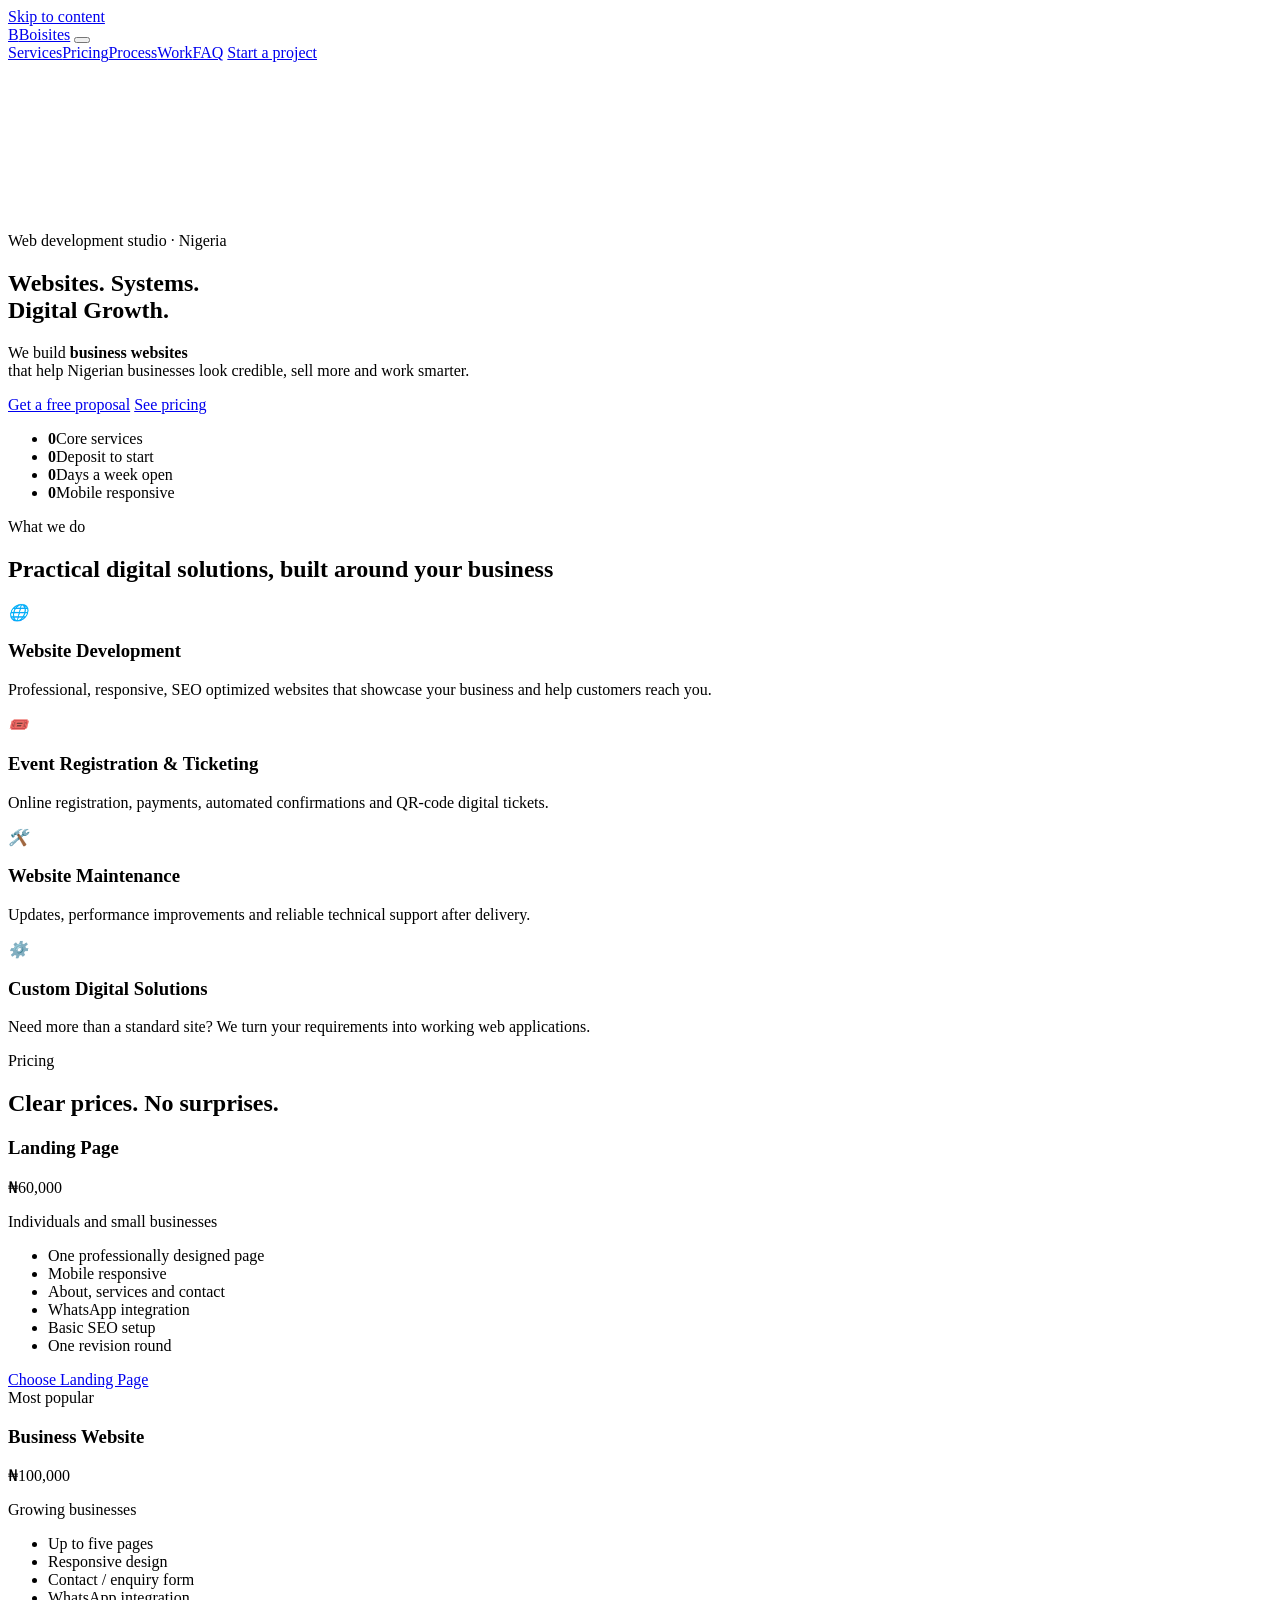
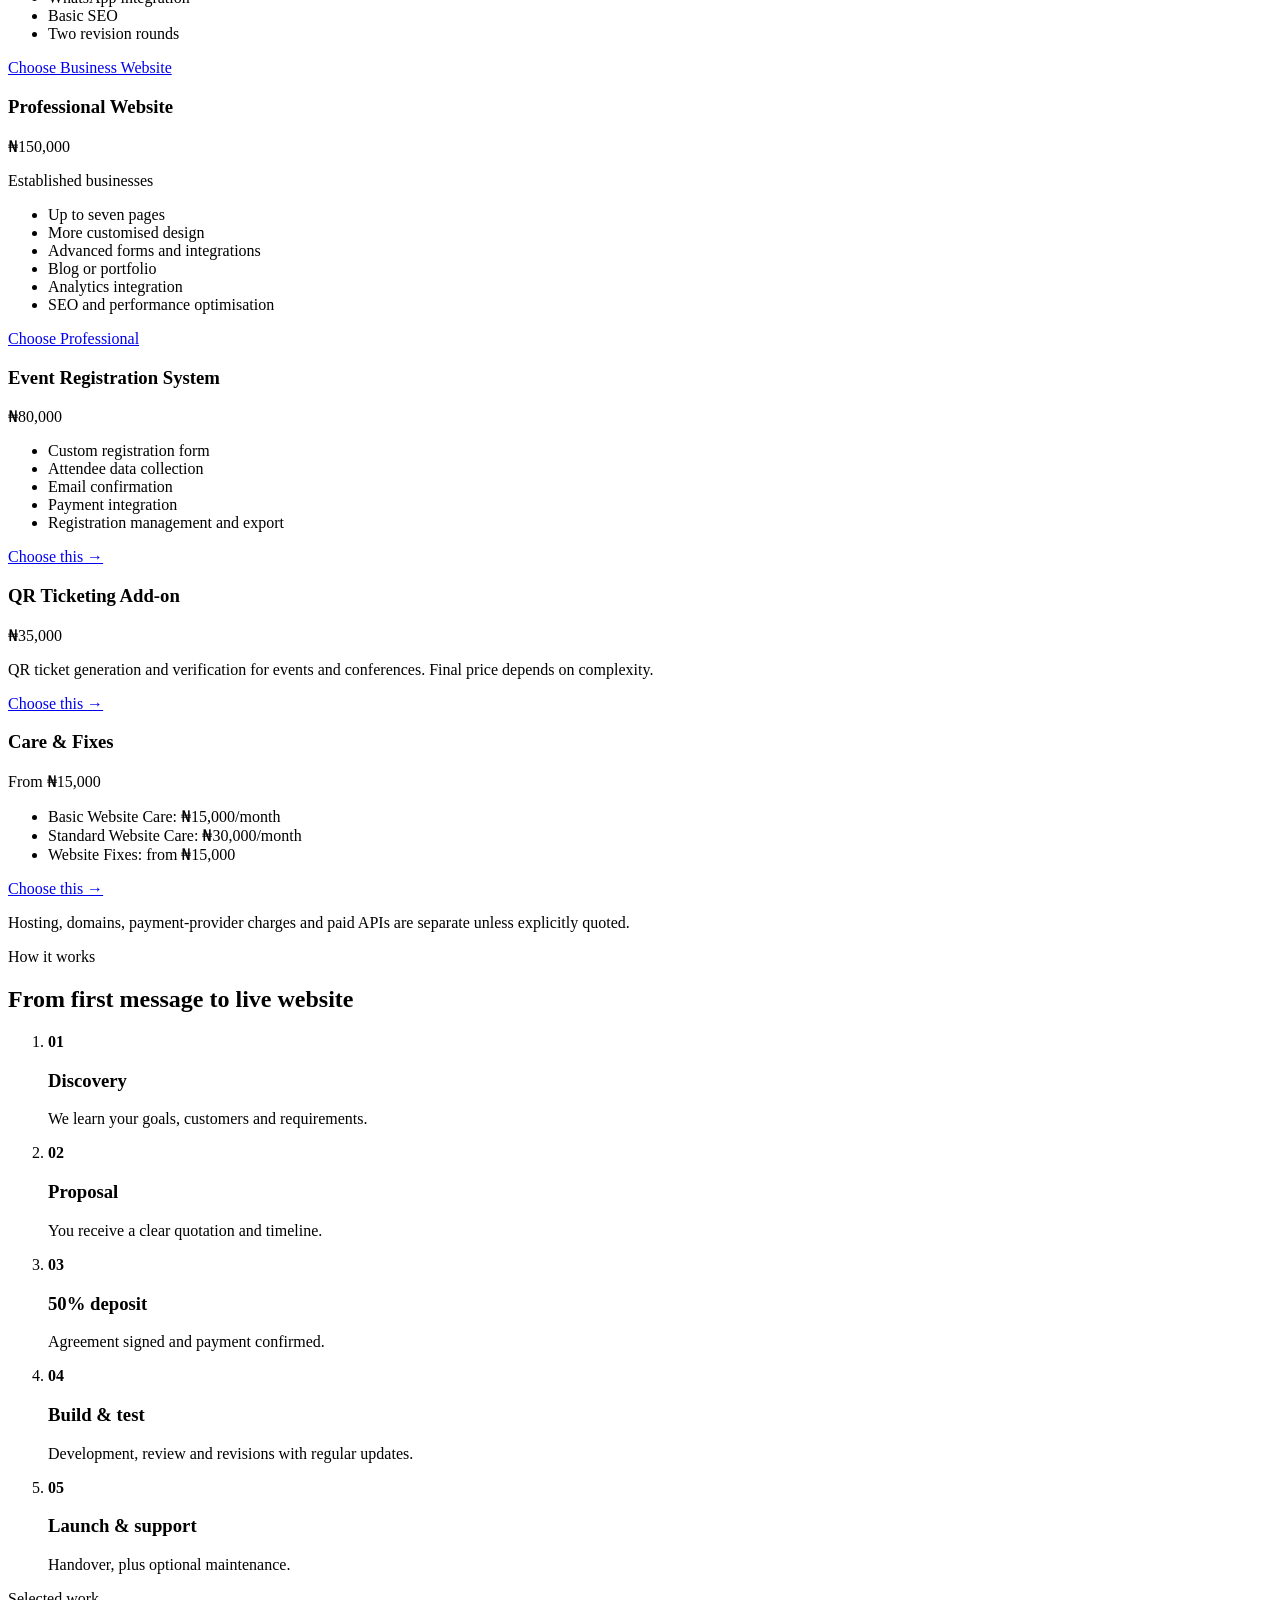
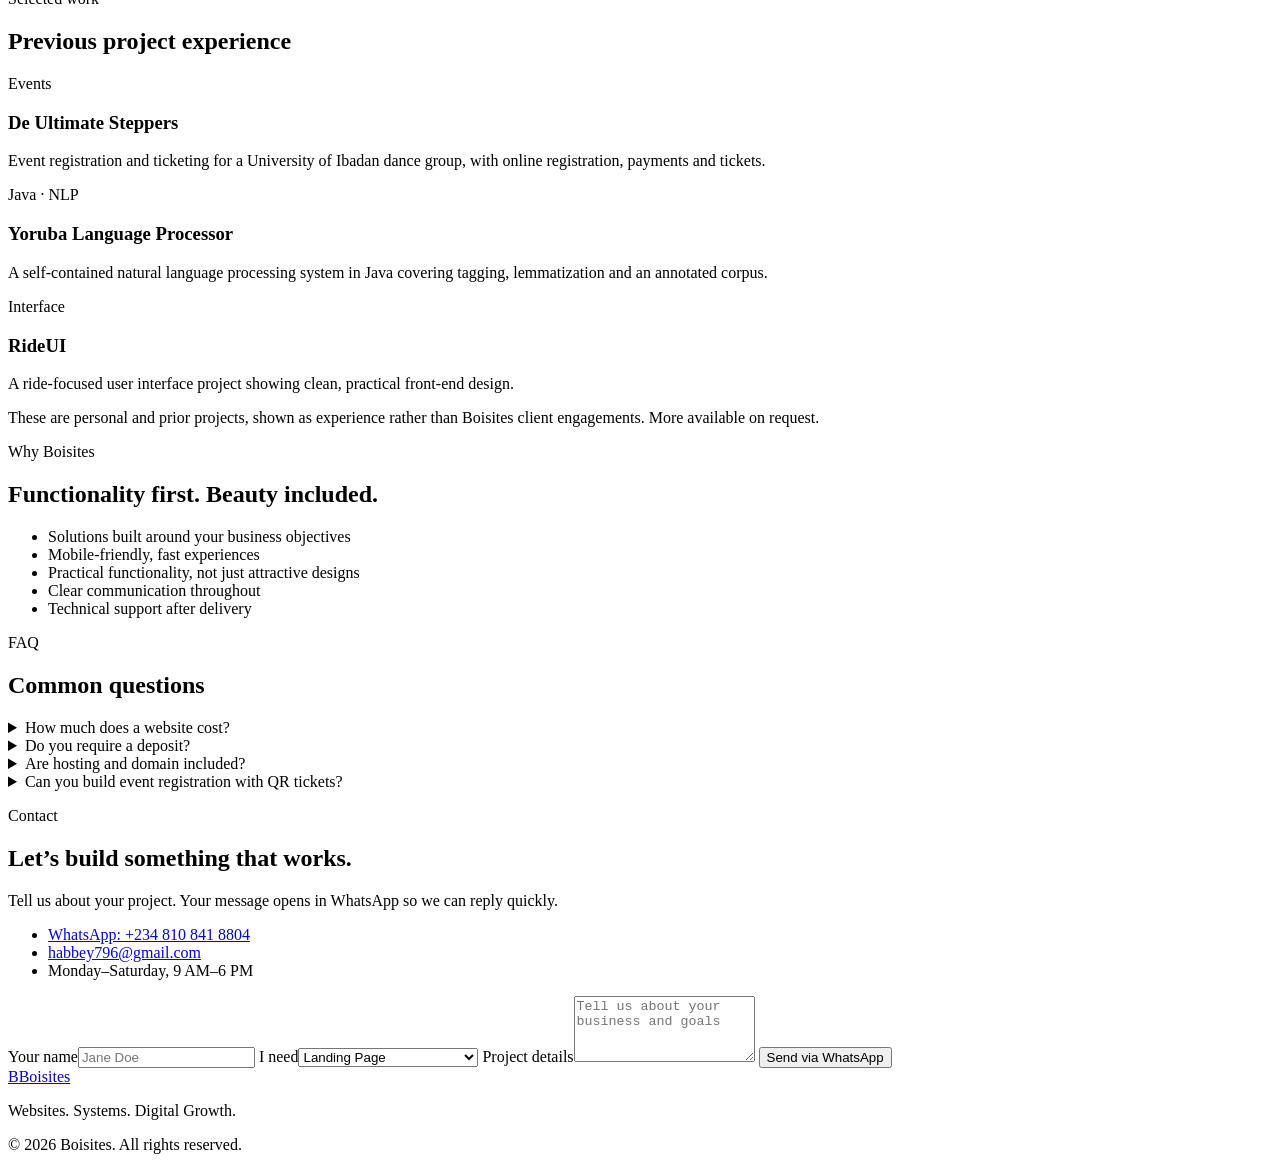
==== index.html @ 2d336366 "Add files via upload" ====
<!DOCTYPE html>
<html lang="en-NG">

<head>
  <meta charset="utf-8">
  <meta name="viewport" content="width=device-width, initial-scale=1">
  <title>Boisites | Website Development &amp; Event Ticketing in Nigeria</title>
  <meta name="description"
    content="Boisites builds professional business websites, event registration and QR ticketing systems, and offers website maintenance for Nigerian businesses. Landing pages from ₦60,000.">
  <meta name="author" content="Boisites">
  <meta name="robots" content="index, follow, max-image-preview:large, max-snippet:-1">
  <meta name="theme-color" content="#060b1a">
  <meta name="geo.region" content="NG-OY">
  <link rel="canonical" href="https://USERNAME.github.io/boisites/">
  <link rel="icon" href="favicon.svg" type="image/svg+xml">
  <link rel="manifest" href="site.webmanifest">
  <link rel="preload" href="css/style.css" as="style">
  <meta property="og:type" content="website">
  <meta property="og:site_name" content="Boisites">
  <meta property="og:locale" content="en_NG">
  <meta property="og:title" content="Boisites | Websites. Systems. Digital Growth.">
  <meta property="og:description"
    content="Professional websites, event registration and QR ticketing for Nigerian businesses.">
  <meta property="og:url" content="https://USERNAME.github.io/boisites/">
  <meta name="twitter:card" content="summary">
  <meta name="twitter:title" content="Boisites | Websites. Systems. Digital Growth.">
  <meta name="twitter:description"
    content="Professional websites, event registration and QR ticketing for Nigerian businesses.">
  <link rel="stylesheet" href="css/style.css">
  <script type="application/ld+json">
{"@context":"https://schema.org","@graph":[
{"@type":"ProfessionalService","@id":"https://USERNAME.github.io/boisites/#org","name":"Boisites","slogan":"Websites. Systems. Digital Growth.","url":"https://USERNAME.github.io/boisites/","image":"https://USERNAME.github.io/boisites/favicon.svg","email":"habbey796@gmail.com","telephone":"+2348108418804","priceRange":"₦15,000 - ₦150,000","areaServed":{"@type":"Country","name":"Nigeria"},"address":{"@type":"PostalAddress","addressLocality":"Ibadan","addressRegion":"Oyo State","addressCountry":"NG"},"openingHoursSpecification":{"@type":"OpeningHoursSpecification","dayOfWeek":["Monday","Tuesday","Wednesday","Thursday","Friday","Saturday"],"opens":"09:00","closes":"18:00"},"description":"Web development, event registration, QR ticketing and website maintenance for Nigerian businesses.","hasOfferCatalog":{"@type":"OfferCatalog","name":"Boisites services","itemListElement":[
{"@type":"Offer","name":"Landing Page","price":"60000","priceCurrency":"NGN"},
{"@type":"Offer","name":"Business Website","price":"100000","priceCurrency":"NGN"},
{"@type":"Offer","name":"Professional Website","price":"150000","priceCurrency":"NGN"},
{"@type":"Offer","name":"Event Registration System","price":"80000","priceCurrency":"NGN"},
{"@type":"Offer","name":"QR Ticketing Add-on(parties and events)","price":"35000","priceCurrency":"NGN"}]}},
{"@type":"WebSite","@id":"https://USERNAME.github.io/boisites/#site","url":"https://USERNAME.github.io/boisites/","name":"Boisites","inLanguage":"en-NG","publisher":{"@id":"https://USERNAME.github.io/boisites/#org"}},
{"@type":"FAQPage","mainEntity":[
{"@type":"Question","name":"How much does a website cost in Nigeria with Boisites?","acceptedAnswer":{"@type":"Answer","text":"Landing pages start at ₦60,000, business websites at ₦100,000 and professional websites at ₦150,000."}},
{"@type":"Question","name":"Do you require a deposit?","acceptedAnswer":{"@type":"Answer","text":"Yes. Work starts after a 50% deposit and a signed agreement."}},
{"@type":"Question","name":"Are hosting and domain included?","acceptedAnswer":{"@type":"Answer","text":"No. Hosting, domains, payment-provider charges and paid APIs are separate unless explicitly quoted."}},
{"@type":"Question","name":"Can you build event registration with QR tickets?","acceptedAnswer":{"@type":"Answer","text":"Yes. Event registration is ₦80,000 and QR ticket generation and verification can be added for ₦35,000."}}]}]}
</script>
</head>

<body>
  <a class="skip" href="#main">Skip to content</a>
  <div class="progress" aria-hidden="true"></div>
  <div class="glow" aria-hidden="true"></div>
  <header class="nav" id="nav">
    <a class="brand" href="#top" aria-label="Boisites home"><span class="logo">B</span>Boisites</a>
    <button class="burger" aria-label="Toggle menu" aria-expanded="false"
      aria-controls="menu"><span></span><span></span></button>
    <nav id="menu" aria-label="Primary">
      <a href="#services">Services</a><a href="#pricing">Pricing</a><a href="#process">Process</a><a
        href="#work">Work</a><a href="#faq">FAQ</a>
      <a class="btn btn-sm" href="#contact">Start a project</a>
    </nav>
  </header>
  <main id="main">
    <section class="hero" id="top">
      <canvas id="net" aria-hidden="true"></canvas>
      <div class="wrap hero-in">
        <p class="pill reveal">Web development studio · Nigeria</p>
        <h1 class="reveal">Websites. Systems.<br><span class="grad">Digital Growth.</span></h1>
        <p class="lead reveal">We build <strong class="type" id="type" aria-live="off">business websites</strong><span
            class="caret" aria-hidden="true"></span><br>that help Nigerian businesses look credible, sell more and work
          smarter.</p>
        <div class="cta reveal">
          <a class="btn" href="#contact">Get a free proposal</a>
          <a class="btn ghost" href="#pricing">See pricing</a>
        </div>
        <ul class="stats reveal">
          <li><b data-n="3">0</b><span>Core services</span></li>
          <li><b data-n="50" data-s="%">0</b><span>Deposit to start</span></li>
          <li><b data-n="6">0</b><span>Days a week open</span></li>
          <li><b data-n="100" data-s="%">0</b><span>Mobile responsive</span></li>
        </ul>
      </div>
    </section>

    <section class="sec" id="services">
      <div class="wrap">
        <p class="eyebrow reveal">What we do</p>
        <h2 class="reveal">Practical digital solutions, <span class="grad">built around your business</span></h2>
        <div class="grid g4">
          <article class="card tilt reveal"><i>🌐</i>
            <h3>Website Development</h3>
            <p>Professional, responsive, SEO optimized websites that showcase your business and help customers reach you.</p>
          </article>
          <article class="card tilt reveal"><i>🎟️</i>
            <h3>Event Registration &amp; Ticketing</h3>
            <p>Online registration, payments, automated confirmations and QR-code digital tickets.</p>
          </article>
          <article class="card tilt reveal"><i>🛠️</i>
            <h3>Website Maintenance</h3>
            <p>Updates, performance improvements and reliable technical support after delivery.</p>
          </article>
          <article class="card tilt reveal"><i>⚙️</i>
            <h3>Custom Digital Solutions</h3>
            <p>Need more than a standard site? We turn your requirements into working web applications.</p>
          </article>
        </div>
      </div>
    </section>

    <section class="sec alt" id="pricing">
      <div class="wrap">
        <p class="eyebrow reveal">Pricing</p>
        <h2 class="reveal">Clear prices. <span class="grad">No surprises.</span></h2>
        <div class="grid g3">
          <article class="card price tilt reveal">
            <h3>Landing Page</h3>
            <p class="amt">₦60,000</p>
            <p class="mut">Individuals and small businesses</p>
            <ul>
              <li>One professionally designed page</li>
              <li>Mobile responsive</li>
              <li>About, services and contact</li>
              <li>WhatsApp integration</li>
              <li>Basic SEO setup</li>
              <li>One revision round</li>
            </ul>
            <a class="btn ghost" href="#contact" data-pick="Landing Page">Choose Landing Page</a>
          </article>
          <article class="card price pop tilt reveal"><span class="tag">Most popular</span>
            <h3>Business Website</h3>
            <p class="amt">₦100,000</p>
            <p class="mut">Growing businesses</p>
            <ul>
              <li>Up to five pages</li>
              <li>Responsive design</li>
              <li>Contact / enquiry form</li>
              <li>WhatsApp integration</li>
              <li>Basic SEO</li>
              <li>Two revision rounds</li>
            </ul>
            <a class="btn" href="#contact" data-pick="Business Website">Choose Business Website</a>
          </article>
          <article class="card price tilt reveal">
            <h3>Professional Website</h3>
            <p class="amt">₦150,000</p>
            <p class="mut">Established businesses</p>
            <ul>
              <li>Up to seven pages</li>
              <li>More customised design</li>
              <li>Advanced forms and integrations</li>
              <li>Blog or portfolio</li>
              <li>Analytics integration</li>
              <li>SEO and performance optimisation</li>
            </ul>
            <a class="btn ghost" href="#contact" data-pick="Professional Website">Choose Professional</a>
          </article>
        </div>
        <div class="grid g3 sub">
          <article class="card tilt reveal">
            <h3>Event Registration System</h3>
            <p class="amt sm">₦80,000</p>
            <ul>
              <li>Custom registration form</li>
              <li>Attendee data collection</li>
              <li>Email confirmation</li>
              <li>Payment integration</li>
              <li>Registration management and export</li>
            </ul>
            <a class="link" href="#contact" data-pick="Event Registration System">Choose this →</a>
          </article>
          <article class="card tilt reveal">
            <h3>QR Ticketing Add-on</h3>
            <p class="amt sm">₦35,000</p>
            <p class="mut">QR ticket generation and verification for events and conferences. Final price depends on
              complexity.</p>
            <a class="link" href="#contact" data-pick="QR Ticketing Add-on">Choose this →</a>
          </article>
          <article class="card tilt reveal">
            <h3>Care &amp; Fixes</h3>
            <p class="amt sm">From ₦15,000</p>
            <ul>
              <li>Basic Website Care: ₦15,000/month</li>
              <li>Standard Website Care: ₦30,000/month</li>
              <li>Website Fixes: from ₦15,000</li>
            </ul>
            <a class="link" href="#contact" data-pick="Website Care">Choose this →</a>
          </article>
        </div>
        <p class="note reveal">Hosting, domains, payment-provider charges and paid APIs are separate unless explicitly
          quoted.</p>
      </div>
    </section>

    <section class="sec" id="process">
      <div class="wrap">
        <p class="eyebrow reveal">How it works</p>
        <h2 class="reveal">From first message to <span class="grad">live website</span></h2>
        <ol class="steps">
          <li class="reveal"><b>01</b>
            <h3>Discovery</h3>
            <p>We learn your goals, customers and requirements.</p>
          </li>
          <li class="reveal"><b>02</b>
            <h3>Proposal</h3>
            <p>You receive a clear quotation and timeline.</p>
          </li>
          <li class="reveal"><b>03</b>
            <h3>50% deposit</h3>
            <p>Agreement signed and payment confirmed.</p>
          </li>
          <li class="reveal"><b>04</b>
            <h3>Build &amp; test</h3>
            <p>Development, review and revisions with regular updates.</p>
          </li>
          <li class="reveal"><b>05</b>
            <h3>Launch &amp; support</h3>
            <p>Handover, plus optional maintenance.</p>
          </li>
        </ol>
      </div>
    </section>

    <section class="sec alt" id="work">
      <div class="wrap">
        <p class="eyebrow reveal">Selected work</p>
        <h2 class="reveal">Previous project <span class="grad">experience</span></h2>
        <div class="grid g3">
          <article class="card tilt reveal"><span class="tag">Events</span>
            <h3>De Ultimate Steppers</h3>
            <p>Event registration and ticketing for a University of Ibadan dance group, with online registration,
              payments and tickets.</p>
          </article>
          <article class="card tilt reveal"><span class="tag">Java · NLP</span>
            <h3>Yoruba Language Processor</h3>
            <p>A self-contained natural language processing system in Java covering tagging, lemmatization and an
              annotated corpus.</p>
          </article>
          <article class="card tilt reveal"><span class="tag">Interface</span>
            <h3>RideUI</h3>
            <p>A ride-focused user interface project showing clean, practical front-end design.</p>
          </article>
        </div>
        <p class="note reveal">These are personal and prior projects, shown as experience rather than Boisites client
          engagements. More available on request.</p>
      </div>
    </section>

    <section class="sec" id="why">
      <div class="wrap two">
        <div>
          <p class="eyebrow reveal">Why Boisites</p>
          <h2 class="reveal">Functionality first. <span class="grad">Beauty included.</span></h2>
        </div>
        <ul class="ticks reveal">
          <li>Solutions built around your business objectives</li>
          <li>Mobile-friendly, fast experiences</li>
          <li>Practical functionality, not just attractive designs</li>
          <li>Clear communication throughout</li>
          <li>Technical support after delivery</li>
        </ul>
      </div>
    </section>

    <section class="sec alt" id="faq">
      <div class="wrap narrow">
        <p class="eyebrow reveal">FAQ</p>
        <h2 class="reveal">Common questions</h2>
        <details class="reveal">
          <summary>How much does a website cost?</summary>
          <p>Landing pages start at ₦60,000, business websites at ₦100,000 and professional websites at ₦150,000.</p>
        </details>
        <details class="reveal">
          <summary>Do you require a deposit?</summary>
          <p>Yes. Work starts after a 50% deposit and a signed agreement.</p>
        </details>
        <details class="reveal">
          <summary>Are hosting and domain included?</summary>
          <p>No. Hosting, domains, payment-provider charges and paid APIs are separate unless explicitly quoted.</p>
        </details>
        <details class="reveal">
          <summary>Can you build event registration with QR tickets?</summary>
          <p>Yes. Event registration is ₦80,000 and QR ticket generation and verification adds ₦35,000.</p>
        </details>
      </div>
    </section>

    <section class="sec" id="contact">
      <div class="wrap two">
        <div>
          <p class="eyebrow reveal">Contact</p>
          <h2 class="reveal">Let’s build something <span class="grad">that works.</span></h2>
          <p class="reveal">Tell us about your project. Your message opens in WhatsApp so we can reply quickly.</p>
          <ul class="meta reveal">
            <li><a href="https://wa.me/2348108418804">WhatsApp: +234 810 841 8804</a></li>
            <li><a href="mailto:habbey796@gmail.com">habbey796@gmail.com</a></li>
            <li>Monday–Saturday, 9 AM–6 PM</li>
          </ul>
        </div>
        <form id="form" class="card reveal" novalidate>
          <label>Your name<input name="name" required autocomplete="name" placeholder="Jane Doe"></label>
          <label>I need<select name="service">
              <option>Landing Page</option>
              <option>Business Website</option>
              <option>Professional Website</option>
              <option>Event Registration System</option>
              <option>QR Ticketing Add-on</option>
              <option>Website Care</option>
              <option>Something custom</option>
            </select></label>
          <label>Project details<textarea name="msg" rows="4" required
              placeholder="Tell us about your business and goals"></textarea></label>
          <p class="err" id="err" role="alert" hidden>Please add your name and project details.</p>
          <button class="btn" type="submit">Send via WhatsApp</button>
        </form>
      </div>
    </section>
  </main>
  <footer class="foot">
    <div class="wrap">
      <a class="brand" href="#top"><span class="logo">B</span>Boisites</a>
      <p>Websites. Systems. Digital Growth.</p>
      <p>© <span id="yr">2026</span> Boisites. All rights reserved.</p>
    </div>
  </footer>
  <script src="js/main.js" defer></script>
</body>

</html>
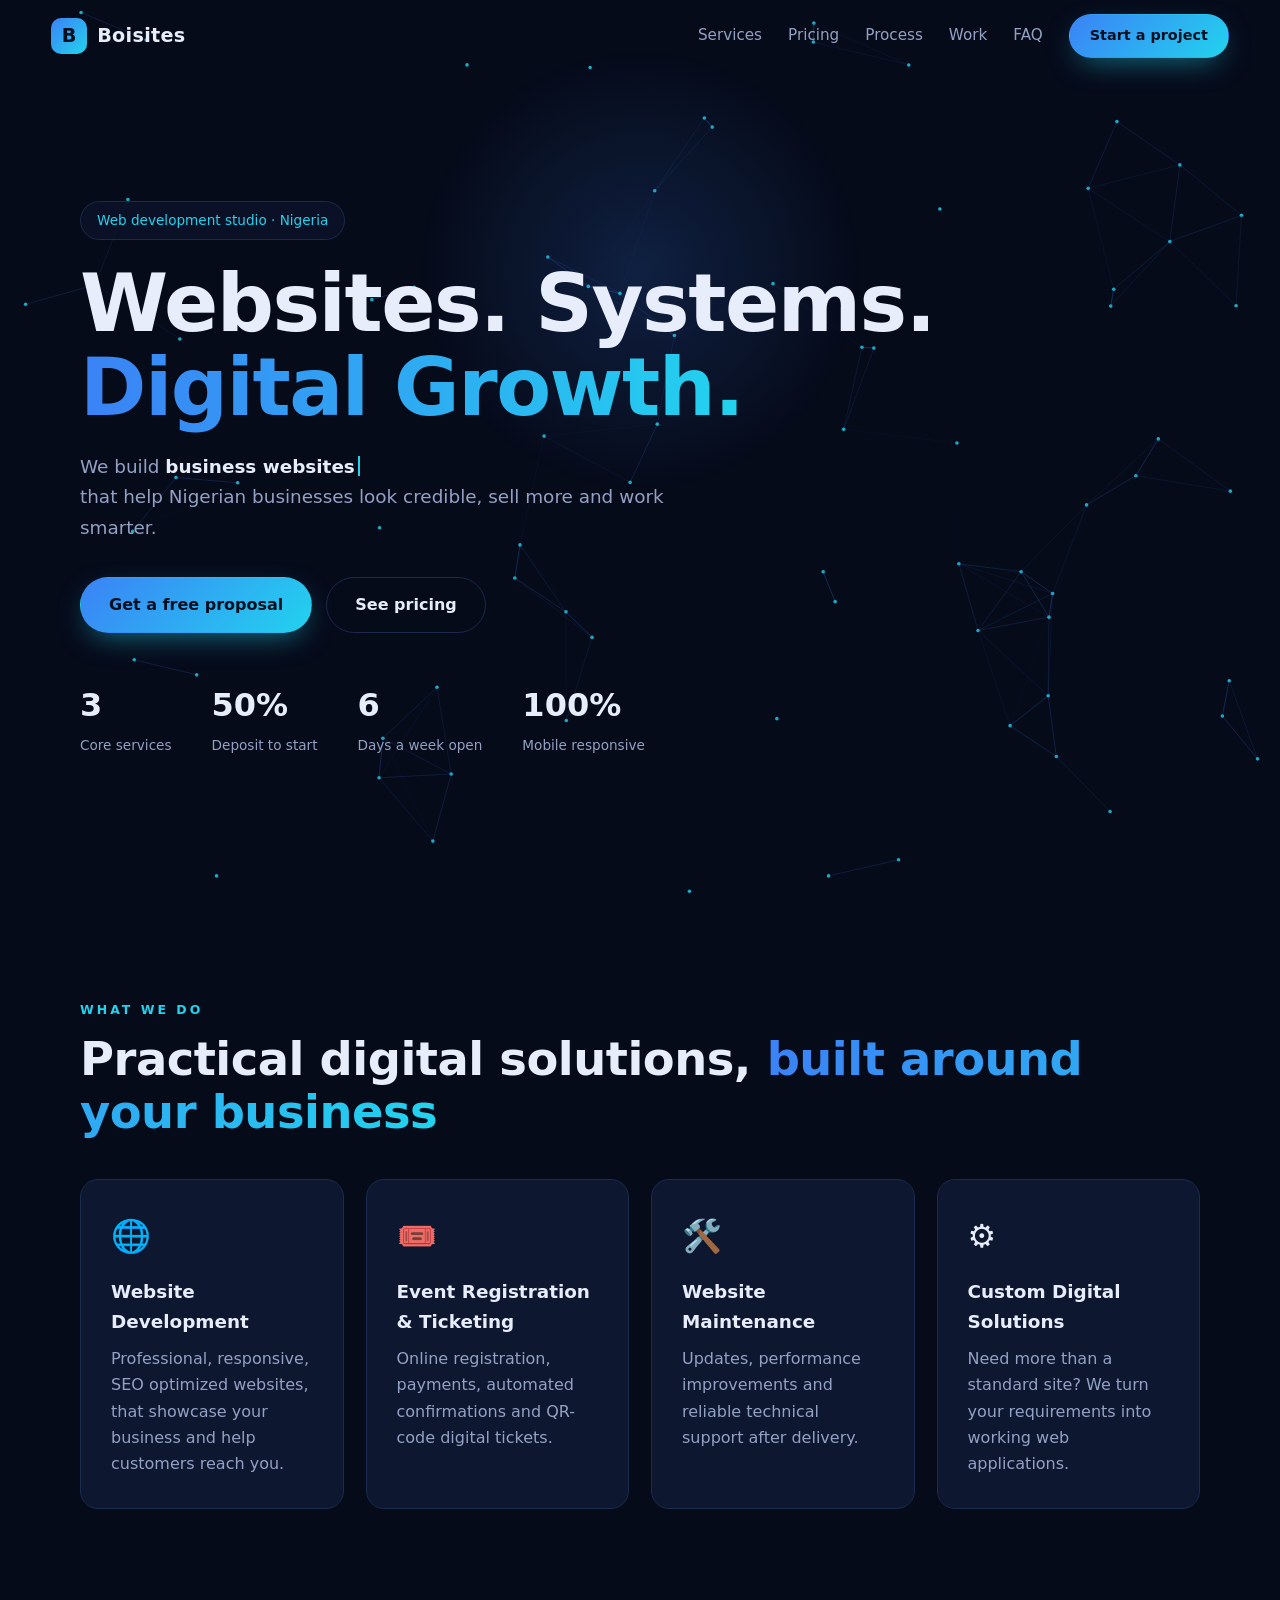
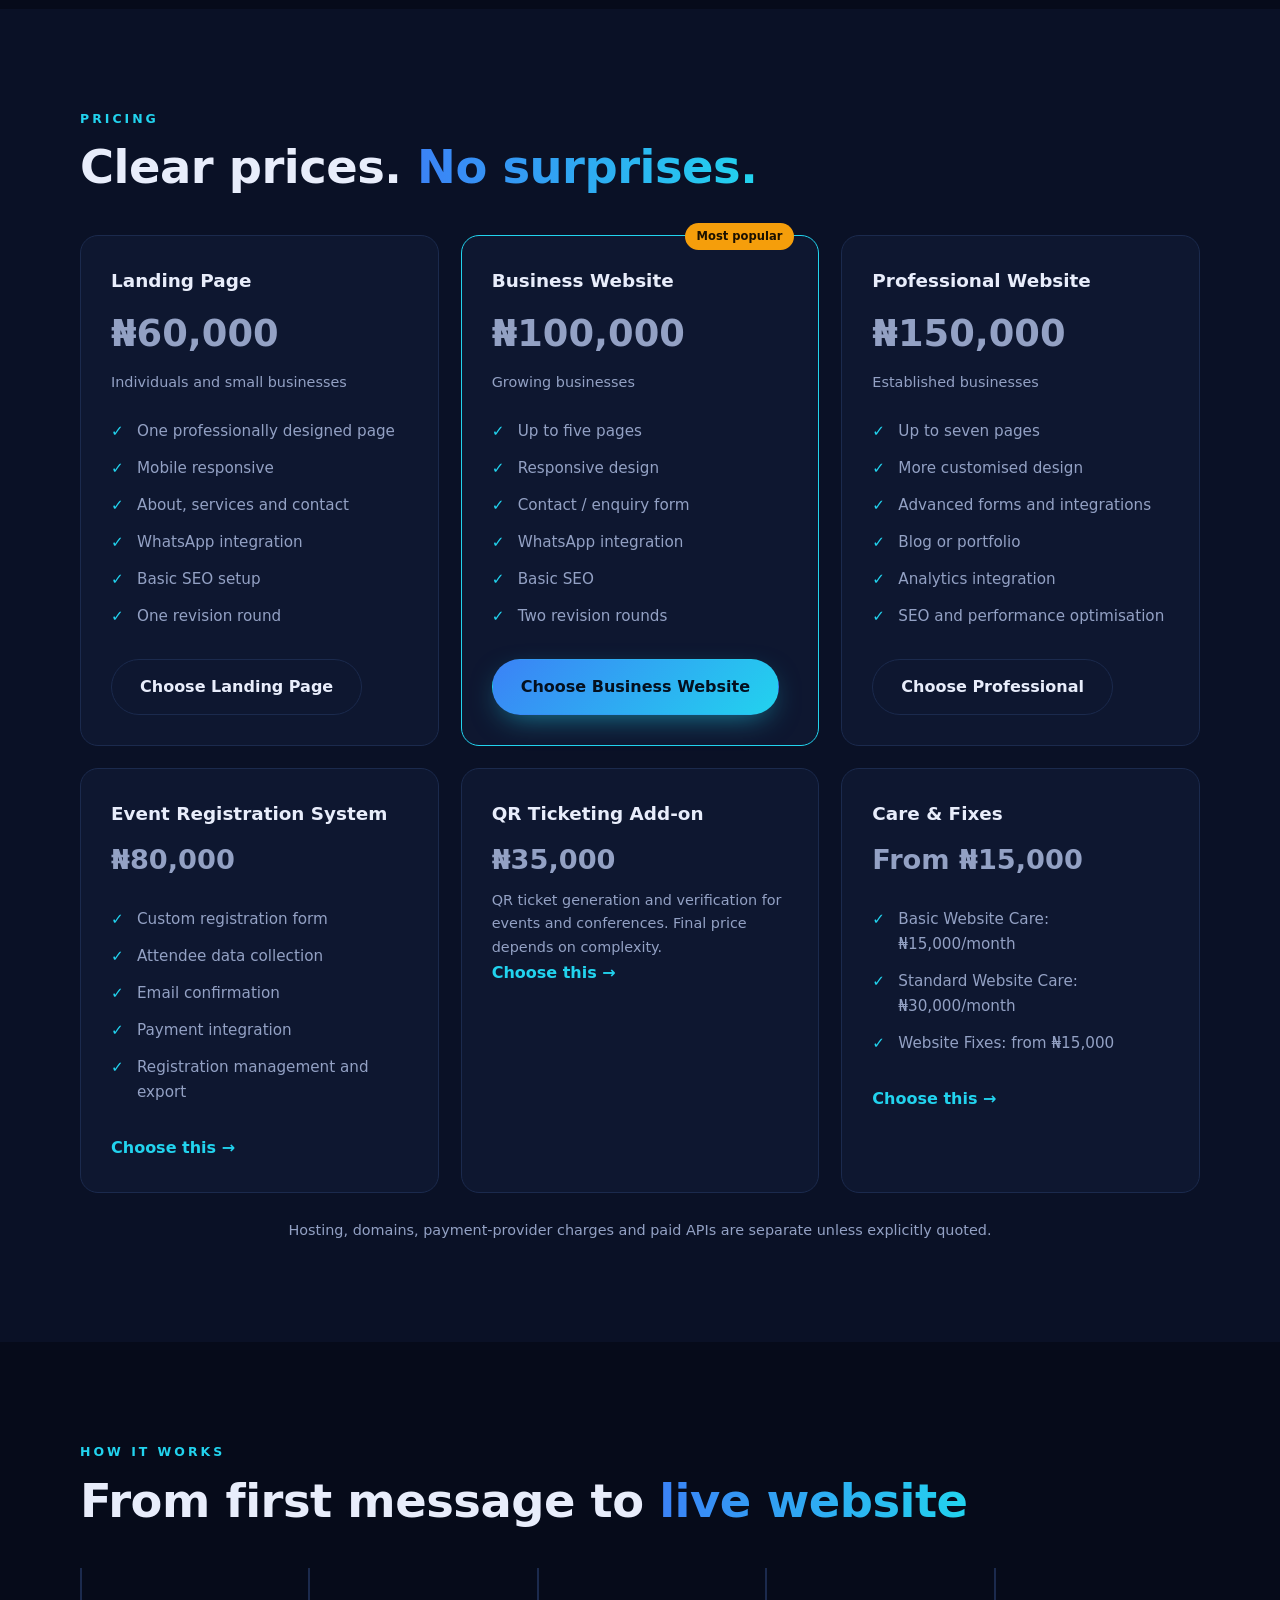
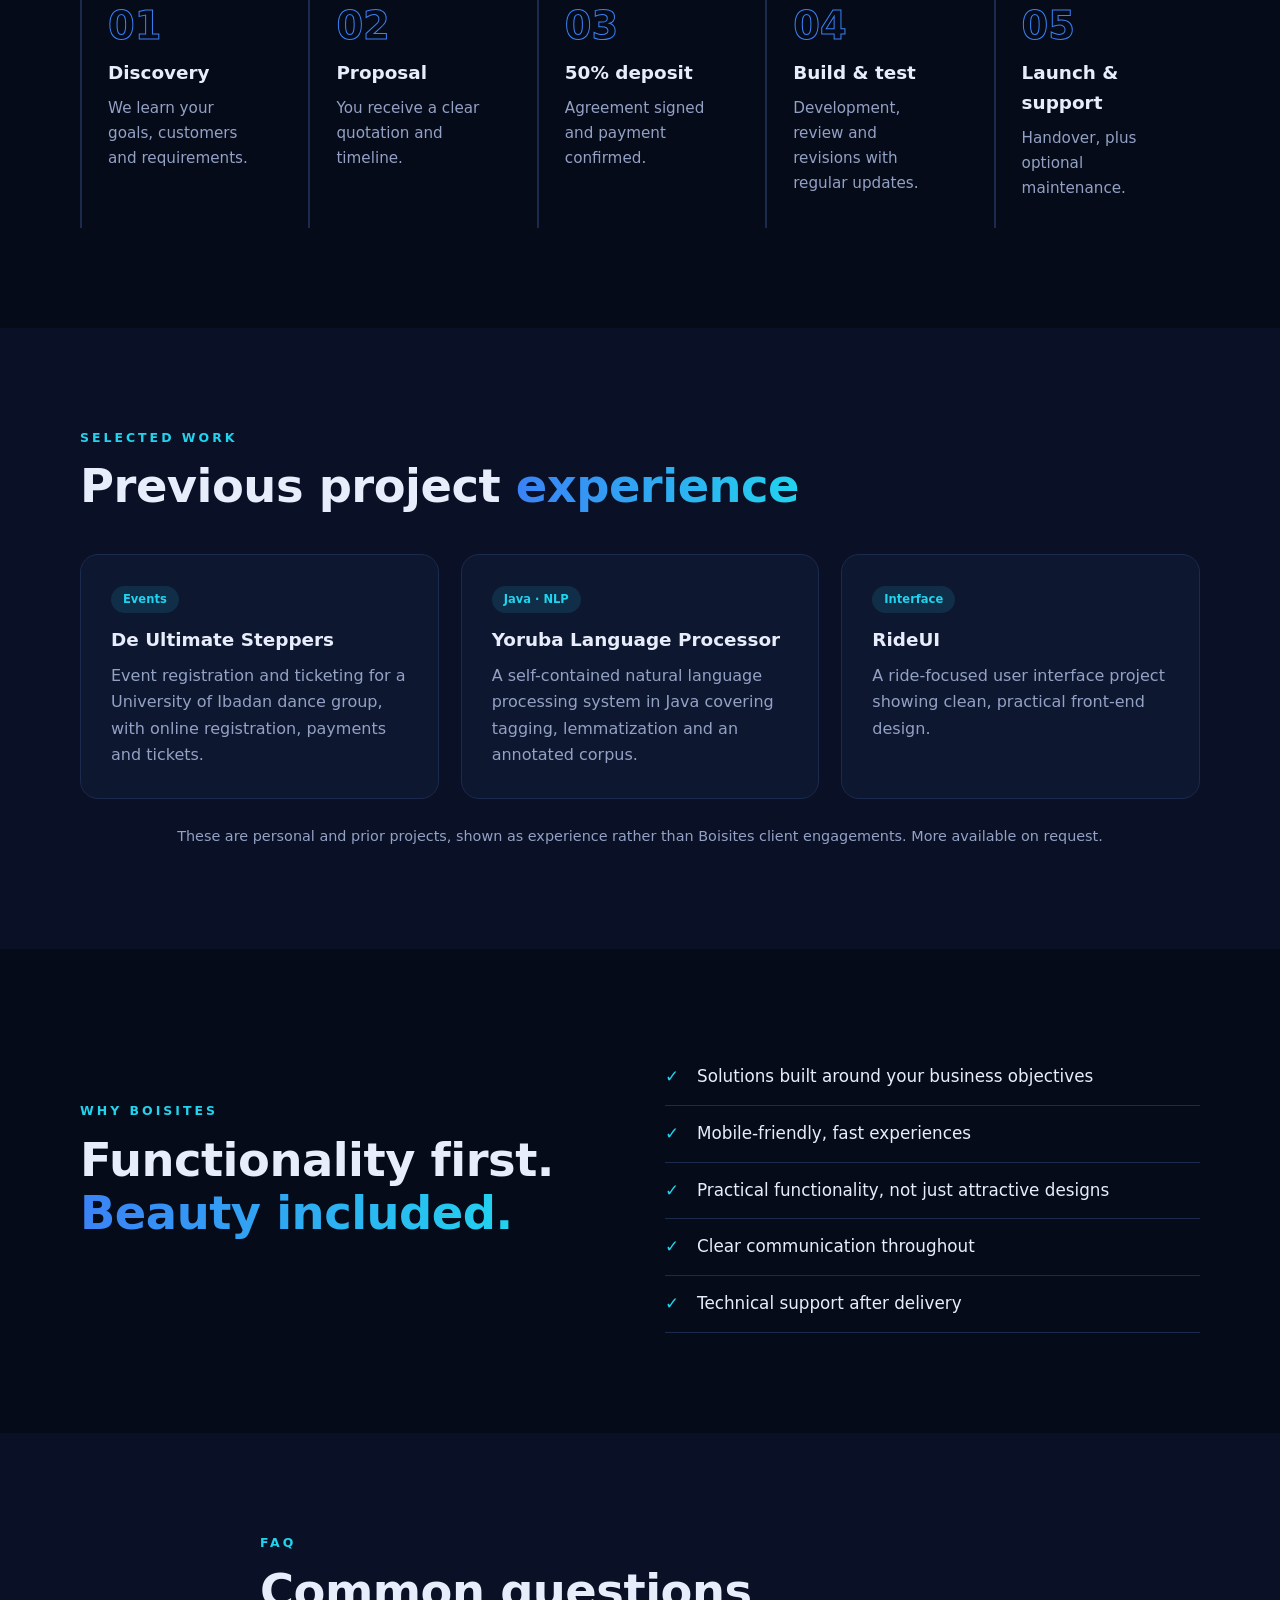
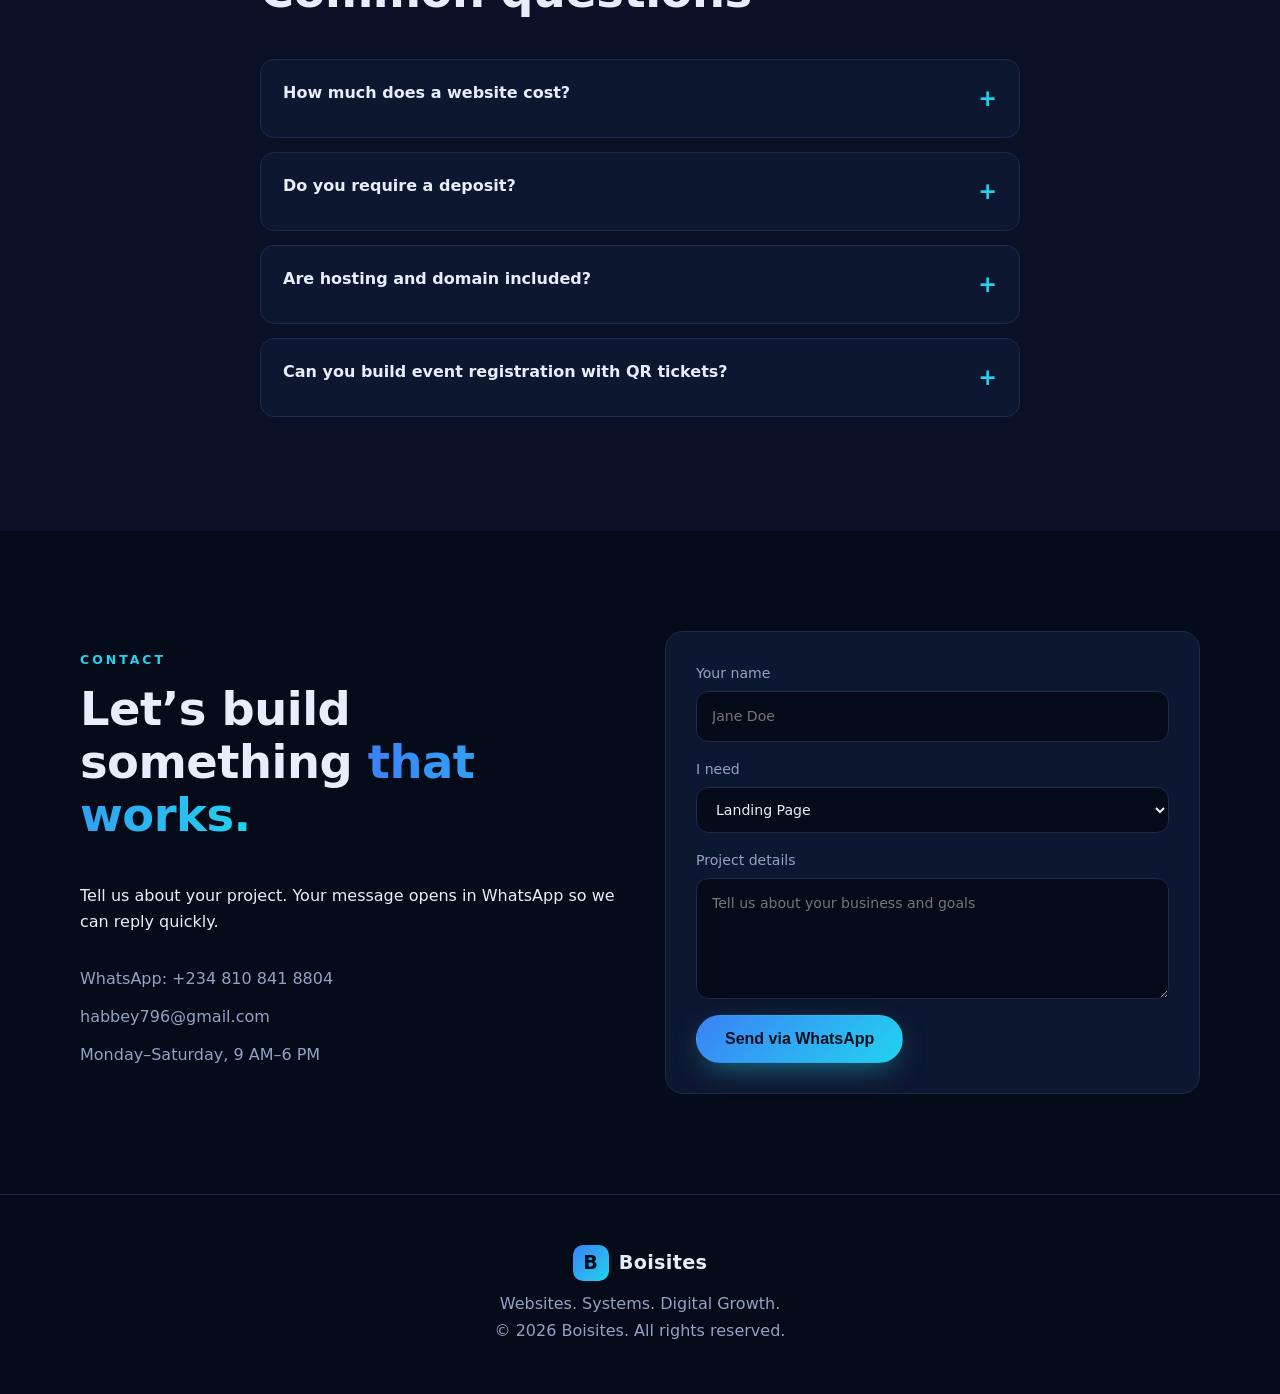
==== commit d017e906: "updated with some render fixes" ====
--- a/index.html
+++ b/index.html
@@ -34,7 +34,7 @@
 {"@type":"Offer","name":"Business Website","price":"100000","priceCurrency":"NGN"},
 {"@type":"Offer","name":"Professional Website","price":"150000","priceCurrency":"NGN"},
 {"@type":"Offer","name":"Event Registration System","price":"80000","priceCurrency":"NGN"},
-{"@type":"Offer","name":"QR Ticketing Add-on(parties and events)","price":"35000","priceCurrency":"NGN"}]}},
+{"@type":"Offer","name":"QR Ticketing Add-on","price":"35000","priceCurrency":"NGN"}]}},
 {"@type":"WebSite","@id":"https://USERNAME.github.io/boisites/#site","url":"https://USERNAME.github.io/boisites/","name":"Boisites","inLanguage":"en-NG","publisher":{"@id":"https://USERNAME.github.io/boisites/#org"}},
 {"@type":"FAQPage","mainEntity":[
 {"@type":"Question","name":"How much does a website cost in Nigeria with Boisites?","acceptedAnswer":{"@type":"Answer","text":"Landing pages start at ₦60,000, business websites at ₦100,000 and professional websites at ₦150,000."}},
@@ -50,8 +50,6 @@
   <div class="glow" aria-hidden="true"></div>
   <header class="nav" id="nav">
     <a class="brand" href="#top" aria-label="Boisites home"><span class="logo">B</span>Boisites</a>
-    <button class="burger" aria-label="Toggle menu" aria-expanded="false"
-      aria-controls="menu"><span></span><span></span></button>
     <nav id="menu" aria-label="Primary">
       <a href="#services">Services</a><a href="#pricing">Pricing</a><a href="#process">Process</a><a
         href="#work">Work</a><a href="#faq">FAQ</a>
@@ -87,7 +85,7 @@
         <div class="grid g4">
           <article class="card tilt reveal"><i>🌐</i>
             <h3>Website Development</h3>
-            <p>Professional, responsive, SEO optimized websites that showcase your business and help customers reach you.</p>
+            <p>Professional, responsive, SEO optimized websites, that showcase your business and help customers reach you.</p>
           </article>
           <article class="card tilt reveal"><i>🎟️</i>
             <h3>Event Registration &amp; Ticketing</h3>
--- a/css/style.css
+++ b/css/style.css
@@ -0,0 +1,647 @@
+:root {
+    --bg: #060b1a;
+    --bg2: #0a1126;
+    --card: #0e1730;
+    --line: #1b2a4d;
+    --tx: #e8edfb;
+    --mut: #93a1c4;
+    --a: #3b82f6;
+    --b: #22d3ee;
+    --c: #f59e0b;
+    --r: 18px
+}
+
+*,
+*::before,
+*::after {
+    box-sizing: border-box;
+    margin: 0;
+    padding: 0
+}
+
+html {
+    scroll-behavior: smooth;
+    scroll-padding-top: 80px
+}
+
+body {
+    font: 16px/1.65 system-ui, -apple-system, "Segoe UI", Roboto, sans-serif;
+    background: var(--bg);
+    color: var(--tx);
+    overflow-x: hidden;
+    -webkit-font-smoothing: antialiased
+}
+
+a {
+    color: inherit;
+    text-decoration: none
+}
+
+ul,
+ol {
+    list-style: none
+}
+
+:focus-visible {
+    outline: 2px solid var(--b);
+    outline-offset: 3px
+}
+
+.skip {
+    position: absolute;
+    left: -999px;
+    top: 8px;
+    background: var(--a);
+    padding: 8px 14px;
+    border-radius: 8px;
+    z-index: 100
+}
+
+.skip:focus {
+    left: 8px
+}
+
+.wrap {
+    width: min(1120px, 92%);
+    margin: auto
+}
+
+.narrow {
+    width: min(760px, 92%)
+}
+
+.progress {
+    position: fixed;
+    top: 0;
+    left: 0;
+    height: 3px;
+    width: 100%;
+    transform: scaleX(0);
+    transform-origin: 0;
+    background: linear-gradient(90deg, var(--a), var(--b), var(--c));
+    z-index: 60
+}
+
+.glow {
+    position: fixed;
+    width: 480px;
+    height: 480px;
+    border-radius: 50%;
+    background: radial-gradient(circle, rgba(59, 130, 246, .18), transparent 65%);
+    pointer-events: none;
+    transform: translate(-50%, -50%);
+    z-index: 0;
+    left: 50%;
+    top: 30%
+}
+
+.nav {
+    position: fixed;
+    inset: 0 0 auto;
+    display: flex;
+    align-items: center;
+    justify-content: space-between;
+    padding: 14px 4%;
+    z-index: 50;
+    transition: .3s
+}
+
+.nav.solid {
+    background: rgba(6, 11, 26, .82);
+    backdrop-filter: blur(14px);
+    border-bottom: 1px solid var(--line)
+}
+
+.brand {
+    display: flex;
+    align-items: center;
+    gap: 10px;
+    font-weight: 800;
+    font-size: 1.2rem;
+    letter-spacing: .3px
+}
+
+.logo {
+    display: grid;
+    place-items: center;
+    width: 36px;
+    height: 36px;
+    border-radius: 10px;
+    background: linear-gradient(135deg, var(--a), var(--b));
+    color: #04101f;
+    font-weight: 900
+}
+
+#menu {
+    display: flex;
+    align-items: center;
+    gap: 26px
+}
+
+#menu a:not(.btn) {
+    color: var(--mut);
+    font-size: .95rem;
+    transition: color .2s
+}
+
+#menu a:not(.btn):hover {
+    color: var(--tx)
+}
+
+.btn {
+    display: inline-block;
+    padding: 14px 28px;
+    border-radius: 999px;
+    border: 1px solid transparent;
+    font-weight: 700;
+    cursor: pointer;
+    font-size: 1rem;
+    color: #04101f;
+    background: linear-gradient(135deg, var(--a), var(--b));
+    box-shadow: 0 10px 30px -10px rgba(34, 211, 238, .6);
+    transition: transform .25s, box-shadow .25s
+}
+
+.btn:hover {
+    transform: translateY(-3px);
+    box-shadow: 0 16px 36px -10px rgba(34, 211, 238, .8)
+}
+
+.btn.ghost {
+    background: transparent;
+    color: var(--tx);
+    border-color: var(--line);
+    box-shadow: none
+}
+
+.btn.ghost:hover {
+    border-color: var(--b)
+}
+
+.btn-sm {
+    padding: 9px 20px;
+    font-size: .9rem
+}
+
+.grad {
+    background: linear-gradient(90deg, var(--a), var(--b), var(--c));
+    -webkit-background-clip: text;
+    background-clip: text;
+    color: transparent;
+    background-size: 200%;
+    animation: flow 6s linear infinite
+}
+
+@keyframes flow {
+    to {
+        background-position: 200%
+    }
+}
+
+.hero {
+    position: relative;
+    min-height: 100svh;
+    display: grid;
+    align-items: center;
+    padding: 120px 0 60px;
+    overflow: hidden
+}
+
+#net {
+    position: absolute;
+    inset: 0;
+    width: 100%;
+    height: 100%
+}
+
+.hero-in {
+    position: relative;
+    z-index: 1
+}
+
+.pill {
+    display: inline-block;
+    padding: 7px 16px;
+    border: 1px solid var(--line);
+    border-radius: 999px;
+    color: var(--b);
+    font-size: .85rem;
+    background: rgba(14, 23, 48, .6)
+}
+
+h1 {
+    font-size: clamp(2.4rem, 7vw, 5rem);
+    line-height: 1.05;
+    margin: 22px 0;
+    letter-spacing: -1.5px
+}
+
+h2 {
+    font-size: clamp(1.8rem, 4vw, 2.9rem);
+    line-height: 1.15;
+    margin-bottom: 40px;
+    letter-spacing: -.5px
+}
+
+h3 {
+    font-size: 1.15rem;
+    margin-bottom: 8px
+}
+
+.lead {
+    font-size: 1.15rem;
+    color: var(--mut);
+    max-width: 620px
+}
+
+.lead strong {
+    color: var(--tx)
+}
+
+.caret {
+    display: inline-block;
+    width: 2px;
+    height: 1.1em;
+    background: var(--b);
+    margin-left: 3px;
+    vertical-align: -3px;
+    animation: blink 1s steps(1) infinite
+}
+
+@keyframes blink {
+    50% {
+        opacity: 0
+    }
+}
+
+.cta {
+    display: flex;
+    gap: 14px;
+    flex-wrap: wrap;
+    margin: 34px 0 46px
+}
+
+.stats {
+    display: flex;
+    gap: 40px;
+    flex-wrap: wrap
+}
+
+.stats b {
+    display: block;
+    font-size: 2rem;
+    color: var(--tx)
+}
+
+.stats span {
+    color: var(--mut);
+    font-size: .85rem
+}
+
+.sec {
+    position: relative;
+    padding: 100px 0;
+    z-index: 1
+}
+
+.alt {
+    background: var(--bg2)
+}
+
+.eyebrow {
+    color: var(--b);
+    text-transform: uppercase;
+    letter-spacing: 3px;
+    font-size: .78rem;
+    font-weight: 700;
+    margin-bottom: 12px
+}
+
+.grid {
+    display: grid;
+    gap: 22px
+}
+
+.g4 {
+    grid-template-columns: repeat(auto-fit, minmax(240px, 1fr))
+}
+
+.g3 {
+    grid-template-columns: repeat(auto-fit, minmax(290px, 1fr))
+}
+
+.sub {
+    margin-top: 22px
+}
+
+.card {
+    position: relative;
+    background: var(--card);
+    border: 1px solid var(--line);
+    border-radius: var(--r);
+    padding: 30px;
+    transition: border-color .3s, box-shadow .3s;
+    transform-style: preserve-3d
+}
+
+.card:hover {
+    border-color: var(--a);
+    box-shadow: 0 20px 50px -25px var(--a)
+}
+
+.card i {
+    font-style: normal;
+    font-size: 2rem;
+    display: block;
+    margin-bottom: 14px
+}
+
+.card p {
+    color: var(--mut)
+}
+
+.tag {
+    display: inline-block;
+    font-size: .72rem;
+    font-weight: 700;
+    padding: 4px 12px;
+    border-radius: 999px;
+    background: rgba(34, 211, 238, .12);
+    color: var(--b);
+    margin-bottom: 12px
+}
+
+.pop {
+    border-color: var(--b)
+}
+
+.pop .tag {
+    position: absolute;
+    top: -13px;
+    right: 24px;
+    background: var(--c);
+    color: #1a1000;
+    margin: 0
+}
+
+.amt {
+    font-size: 2.3rem;
+    font-weight: 800;
+    margin: 6px 0
+}
+
+.amt.sm {
+    font-size: 1.7rem
+}
+
+.mut {
+    color: var(--mut);
+    font-size: .9rem
+}
+
+.price ul,
+.card ul {
+    margin: 18px 0 24px
+}
+
+.card li {
+    padding: 6px 0 6px 26px;
+    position: relative;
+    color: var(--mut);
+    font-size: .95rem
+}
+
+.card li::before,
+.ticks li::before {
+    content: "✓";
+    position: absolute;
+    left: 0;
+    color: var(--b);
+    font-weight: 800
+}
+
+.link {
+    color: var(--b);
+    font-weight: 700
+}
+
+.note {
+    color: var(--mut);
+    font-size: .9rem;
+    margin-top: 26px;
+    text-align: center
+}
+
+.steps {
+    display: grid;
+    grid-template-columns: repeat(auto-fit, minmax(190px, 1fr));
+    gap: 22px
+}
+
+.steps li {
+    padding: 26px;
+    border-left: 2px solid var(--line);
+    position: relative
+}
+
+.steps li:hover {
+    border-color: var(--b)
+}
+
+.steps b {
+    font-size: 2.4rem;
+    color: transparent;
+    -webkit-text-stroke: 1px var(--a);
+    display: block
+}
+
+.steps p {
+    color: var(--mut);
+    font-size: .95rem
+}
+
+.two {
+    display: grid;
+    grid-template-columns: 1fr 1fr;
+    gap: 50px;
+    align-items: center
+}
+
+.ticks li {
+    position: relative;
+    padding: 14px 0 14px 32px;
+    border-bottom: 1px solid var(--line);
+    font-size: 1.05rem
+}
+
+details {
+    background: var(--card);
+    border: 1px solid var(--line);
+    border-radius: 14px;
+    margin-bottom: 14px;
+    padding: 4px 22px
+}
+
+summary {
+    cursor: pointer;
+    padding: 16px 0;
+    font-weight: 600;
+    list-style: none;
+    display: flex;
+    justify-content: space-between
+}
+
+summary::after {
+    content: "+";
+    color: var(--b);
+    font-size: 1.4rem;
+    transition: transform .3s
+}
+
+details[open] summary::after {
+    transform: rotate(45deg)
+}
+
+details p {
+    color: var(--mut);
+    padding-bottom: 18px
+}
+
+.meta {
+    margin-top: 24px
+}
+
+.meta li {
+    padding: 6px 0;
+    color: var(--mut)
+}
+
+.meta a:hover {
+    color: var(--b)
+}
+
+form label {
+    display: block;
+    margin-bottom: 16px;
+    font-size: .88rem;
+    color: var(--mut)
+}
+
+input,
+select,
+textarea {
+    display: block;
+    width: 100%;
+    margin-top: 6px;
+    padding: 13px 15px;
+    background: var(--bg);
+    border: 1px solid var(--line);
+    border-radius: 12px;
+    color: var(--tx);
+    font: inherit
+}
+
+input:focus,
+select:focus,
+textarea:focus {
+    outline: none;
+    border-color: var(--b)
+}
+
+.err {
+    color: #fb7185;
+    margin-bottom: 12px;
+    font-size: .9rem
+}
+
+.foot {
+    padding: 50px 0;
+    border-top: 1px solid var(--line);
+    text-align: center;
+    color: var(--mut)
+}
+
+.foot .brand {
+    justify-content: center;
+    color: var(--tx);
+    margin-bottom: 10px
+}
+
+.reveal {
+    opacity: 0;
+    transform: translateY(30px);
+    transition: opacity .8s cubic-bezier(.2, .7, .2, 1), transform .8s cubic-bezier(.2, .7, .2, 1)
+}
+
+.reveal.in {
+    opacity: 1;
+    transform: none
+}
+
+@media(max-width:820px) {
+    .two {
+        grid-template-columns: 1fr
+    }
+
+    .sec {
+        padding: 70px 0
+    }
+
+    .glow {
+        display: none
+    }
+}
+
+@media(max-width:640px) {
+    .nav {
+        padding: 12px 4%
+    }
+
+    .brand {
+        font-size: 1rem;
+        gap: 8px
+    }
+
+    .logo {
+        width: 32px;
+        height: 32px
+    }
+
+    #menu {
+        gap: 14px
+    }
+
+    #menu a:not(.btn) {
+        font-size: .8rem
+    }
+
+    #menu .btn {
+        display: none
+    }
+}
+
+@media(max-width:400px) {
+    .brand {
+        font-size: 0
+    }
+
+    #menu {
+        gap: 12px
+    }
+}
+
+@media(prefers-reduced-motion:reduce) {
+
+    *,
+    *::before,
+    *::after {
+        animation: none !important;
+        transition: none !important;
+        scroll-behavior: auto !important
+    }
+
+    .reveal {
+        opacity: 1;
+        transform: none
+    }
+}
--- a/css/style.css
+++ b/css/style.css
@@ -0,0 +1,647 @@
+:root {
+    --bg: #060b1a;
+    --bg2: #0a1126;
+    --card: #0e1730;
+    --line: #1b2a4d;
+    --tx: #e8edfb;
+    --mut: #93a1c4;
+    --a: #3b82f6;
+    --b: #22d3ee;
+    --c: #f59e0b;
+    --r: 18px
+}
+
+*,
+*::before,
+*::after {
+    box-sizing: border-box;
+    margin: 0;
+    padding: 0
+}
+
+html {
+    scroll-behavior: smooth;
+    scroll-padding-top: 80px
+}
+
+body {
+    font: 16px/1.65 system-ui, -apple-system, "Segoe UI", Roboto, sans-serif;
+    background: var(--bg);
+    color: var(--tx);
+    overflow-x: hidden;
+    -webkit-font-smoothing: antialiased
+}
+
+a {
+    color: inherit;
+    text-decoration: none
+}
+
+ul,
+ol {
+    list-style: none
+}
+
+:focus-visible {
+    outline: 2px solid var(--b);
+    outline-offset: 3px
+}
+
+.skip {
+    position: absolute;
+    left: -999px;
+    top: 8px;
+    background: var(--a);
+    padding: 8px 14px;
+    border-radius: 8px;
+    z-index: 100
+}
+
+.skip:focus {
+    left: 8px
+}
+
+.wrap {
+    width: min(1120px, 92%);
+    margin: auto
+}
+
+.narrow {
+    width: min(760px, 92%)
+}
+
+.progress {
+    position: fixed;
+    top: 0;
+    left: 0;
+    height: 3px;
+    width: 100%;
+    transform: scaleX(0);
+    transform-origin: 0;
+    background: linear-gradient(90deg, var(--a), var(--b), var(--c));
+    z-index: 60
+}
+
+.glow {
+    position: fixed;
+    width: 480px;
+    height: 480px;
+    border-radius: 50%;
+    background: radial-gradient(circle, rgba(59, 130, 246, .18), transparent 65%);
+    pointer-events: none;
+    transform: translate(-50%, -50%);
+    z-index: 0;
+    left: 50%;
+    top: 30%
+}
+
+.nav {
+    position: fixed;
+    inset: 0 0 auto;
+    display: flex;
+    align-items: center;
+    justify-content: space-between;
+    padding: 14px 4%;
+    z-index: 50;
+    transition: .3s
+}
+
+.nav.solid {
+    background: rgba(6, 11, 26, .82);
+    backdrop-filter: blur(14px);
+    border-bottom: 1px solid var(--line)
+}
+
+.brand {
+    display: flex;
+    align-items: center;
+    gap: 10px;
+    font-weight: 800;
+    font-size: 1.2rem;
+    letter-spacing: .3px
+}
+
+.logo {
+    display: grid;
+    place-items: center;
+    width: 36px;
+    height: 36px;
+    border-radius: 10px;
+    background: linear-gradient(135deg, var(--a), var(--b));
+    color: #04101f;
+    font-weight: 900
+}
+
+#menu {
+    display: flex;
+    align-items: center;
+    gap: 26px
+}
+
+#menu a:not(.btn) {
+    color: var(--mut);
+    font-size: .95rem;
+    transition: color .2s
+}
+
+#menu a:not(.btn):hover {
+    color: var(--tx)
+}
+
+.btn {
+    display: inline-block;
+    padding: 14px 28px;
+    border-radius: 999px;
+    border: 1px solid transparent;
+    font-weight: 700;
+    cursor: pointer;
+    font-size: 1rem;
+    color: #04101f;
+    background: linear-gradient(135deg, var(--a), var(--b));
+    box-shadow: 0 10px 30px -10px rgba(34, 211, 238, .6);
+    transition: transform .25s, box-shadow .25s
+}
+
+.btn:hover {
+    transform: translateY(-3px);
+    box-shadow: 0 16px 36px -10px rgba(34, 211, 238, .8)
+}
+
+.btn.ghost {
+    background: transparent;
+    color: var(--tx);
+    border-color: var(--line);
+    box-shadow: none
+}
+
+.btn.ghost:hover {
+    border-color: var(--b)
+}
+
+.btn-sm {
+    padding: 9px 20px;
+    font-size: .9rem
+}
+
+.grad {
+    background: linear-gradient(90deg, var(--a), var(--b), var(--c));
+    -webkit-background-clip: text;
+    background-clip: text;
+    color: transparent;
+    background-size: 200%;
+    animation: flow 6s linear infinite
+}
+
+@keyframes flow {
+    to {
+        background-position: 200%
+    }
+}
+
+.hero {
+    position: relative;
+    min-height: 100svh;
+    display: grid;
+    align-items: center;
+    padding: 120px 0 60px;
+    overflow: hidden
+}
+
+#net {
+    position: absolute;
+    inset: 0;
+    width: 100%;
+    height: 100%
+}
+
+.hero-in {
+    position: relative;
+    z-index: 1
+}
+
+.pill {
+    display: inline-block;
+    padding: 7px 16px;
+    border: 1px solid var(--line);
+    border-radius: 999px;
+    color: var(--b);
+    font-size: .85rem;
+    background: rgba(14, 23, 48, .6)
+}
+
+h1 {
+    font-size: clamp(2.4rem, 7vw, 5rem);
+    line-height: 1.05;
+    margin: 22px 0;
+    letter-spacing: -1.5px
+}
+
+h2 {
+    font-size: clamp(1.8rem, 4vw, 2.9rem);
+    line-height: 1.15;
+    margin-bottom: 40px;
+    letter-spacing: -.5px
+}
+
+h3 {
+    font-size: 1.15rem;
+    margin-bottom: 8px
+}
+
+.lead {
+    font-size: 1.15rem;
+    color: var(--mut);
+    max-width: 620px
+}
+
+.lead strong {
+    color: var(--tx)
+}
+
+.caret {
+    display: inline-block;
+    width: 2px;
+    height: 1.1em;
+    background: var(--b);
+    margin-left: 3px;
+    vertical-align: -3px;
+    animation: blink 1s steps(1) infinite
+}
+
+@keyframes blink {
+    50% {
+        opacity: 0
+    }
+}
+
+.cta {
+    display: flex;
+    gap: 14px;
+    flex-wrap: wrap;
+    margin: 34px 0 46px
+}
+
+.stats {
+    display: flex;
+    gap: 40px;
+    flex-wrap: wrap
+}
+
+.stats b {
+    display: block;
+    font-size: 2rem;
+    color: var(--tx)
+}
+
+.stats span {
+    color: var(--mut);
+    font-size: .85rem
+}
+
+.sec {
+    position: relative;
+    padding: 100px 0;
+    z-index: 1
+}
+
+.alt {
+    background: var(--bg2)
+}
+
+.eyebrow {
+    color: var(--b);
+    text-transform: uppercase;
+    letter-spacing: 3px;
+    font-size: .78rem;
+    font-weight: 700;
+    margin-bottom: 12px
+}
+
+.grid {
+    display: grid;
+    gap: 22px
+}
+
+.g4 {
+    grid-template-columns: repeat(auto-fit, minmax(240px, 1fr))
+}
+
+.g3 {
+    grid-template-columns: repeat(auto-fit, minmax(290px, 1fr))
+}
+
+.sub {
+    margin-top: 22px
+}
+
+.card {
+    position: relative;
+    background: var(--card);
+    border: 1px solid var(--line);
+    border-radius: var(--r);
+    padding: 30px;
+    transition: border-color .3s, box-shadow .3s;
+    transform-style: preserve-3d
+}
+
+.card:hover {
+    border-color: var(--a);
+    box-shadow: 0 20px 50px -25px var(--a)
+}
+
+.card i {
+    font-style: normal;
+    font-size: 2rem;
+    display: block;
+    margin-bottom: 14px
+}
+
+.card p {
+    color: var(--mut)
+}
+
+.tag {
+    display: inline-block;
+    font-size: .72rem;
+    font-weight: 700;
+    padding: 4px 12px;
+    border-radius: 999px;
+    background: rgba(34, 211, 238, .12);
+    color: var(--b);
+    margin-bottom: 12px
+}
+
+.pop {
+    border-color: var(--b)
+}
+
+.pop .tag {
+    position: absolute;
+    top: -13px;
+    right: 24px;
+    background: var(--c);
+    color: #1a1000;
+    margin: 0
+}
+
+.amt {
+    font-size: 2.3rem;
+    font-weight: 800;
+    margin: 6px 0
+}
+
+.amt.sm {
+    font-size: 1.7rem
+}
+
+.mut {
+    color: var(--mut);
+    font-size: .9rem
+}
+
+.price ul,
+.card ul {
+    margin: 18px 0 24px
+}
+
+.card li {
+    padding: 6px 0 6px 26px;
+    position: relative;
+    color: var(--mut);
+    font-size: .95rem
+}
+
+.card li::before,
+.ticks li::before {
+    content: "✓";
+    position: absolute;
+    left: 0;
+    color: var(--b);
+    font-weight: 800
+}
+
+.link {
+    color: var(--b);
+    font-weight: 700
+}
+
+.note {
+    color: var(--mut);
+    font-size: .9rem;
+    margin-top: 26px;
+    text-align: center
+}
+
+.steps {
+    display: grid;
+    grid-template-columns: repeat(auto-fit, minmax(190px, 1fr));
+    gap: 22px
+}
+
+.steps li {
+    padding: 26px;
+    border-left: 2px solid var(--line);
+    position: relative
+}
+
+.steps li:hover {
+    border-color: var(--b)
+}
+
+.steps b {
+    font-size: 2.4rem;
+    color: transparent;
+    -webkit-text-stroke: 1px var(--a);
+    display: block
+}
+
+.steps p {
+    color: var(--mut);
+    font-size: .95rem
+}
+
+.two {
+    display: grid;
+    grid-template-columns: 1fr 1fr;
+    gap: 50px;
+    align-items: center
+}
+
+.ticks li {
+    position: relative;
+    padding: 14px 0 14px 32px;
+    border-bottom: 1px solid var(--line);
+    font-size: 1.05rem
+}
+
+details {
+    background: var(--card);
+    border: 1px solid var(--line);
+    border-radius: 14px;
+    margin-bottom: 14px;
+    padding: 4px 22px
+}
+
+summary {
+    cursor: pointer;
+    padding: 16px 0;
+    font-weight: 600;
+    list-style: none;
+    display: flex;
+    justify-content: space-between
+}
+
+summary::after {
+    content: "+";
+    color: var(--b);
+    font-size: 1.4rem;
+    transition: transform .3s
+}
+
+details[open] summary::after {
+    transform: rotate(45deg)
+}
+
+details p {
+    color: var(--mut);
+    padding-bottom: 18px
+}
+
+.meta {
+    margin-top: 24px
+}
+
+.meta li {
+    padding: 6px 0;
+    color: var(--mut)
+}
+
+.meta a:hover {
+    color: var(--b)
+}
+
+form label {
+    display: block;
+    margin-bottom: 16px;
+    font-size: .88rem;
+    color: var(--mut)
+}
+
+input,
+select,
+textarea {
+    display: block;
+    width: 100%;
+    margin-top: 6px;
+    padding: 13px 15px;
+    background: var(--bg);
+    border: 1px solid var(--line);
+    border-radius: 12px;
+    color: var(--tx);
+    font: inherit
+}
+
+input:focus,
+select:focus,
+textarea:focus {
+    outline: none;
+    border-color: var(--b)
+}
+
+.err {
+    color: #fb7185;
+    margin-bottom: 12px;
+    font-size: .9rem
+}
+
+.foot {
+    padding: 50px 0;
+    border-top: 1px solid var(--line);
+    text-align: center;
+    color: var(--mut)
+}
+
+.foot .brand {
+    justify-content: center;
+    color: var(--tx);
+    margin-bottom: 10px
+}
+
+.reveal {
+    opacity: 0;
+    transform: translateY(30px);
+    transition: opacity .8s cubic-bezier(.2, .7, .2, 1), transform .8s cubic-bezier(.2, .7, .2, 1)
+}
+
+.reveal.in {
+    opacity: 1;
+    transform: none
+}
+
+@media(max-width:820px) {
+    .two {
+        grid-template-columns: 1fr
+    }
+
+    .sec {
+        padding: 70px 0
+    }
+
+    .glow {
+        display: none
+    }
+}
+
+@media(max-width:640px) {
+    .nav {
+        padding: 12px 4%
+    }
+
+    .brand {
+        font-size: 1rem;
+        gap: 8px
+    }
+
+    .logo {
+        width: 32px;
+        height: 32px
+    }
+
+    #menu {
+        gap: 14px
+    }
+
+    #menu a:not(.btn) {
+        font-size: .8rem
+    }
+
+    #menu .btn {
+        display: none
+    }
+}
+
+@media(max-width:400px) {
+    .brand {
+        font-size: 0
+    }
+
+    #menu {
+        gap: 12px
+    }
+}
+
+@media(prefers-reduced-motion:reduce) {
+
+    *,
+    *::before,
+    *::after {
+        animation: none !important;
+        transition: none !important;
+        scroll-behavior: auto !important
+    }
+
+    .reveal {
+        opacity: 1;
+        transform: none
+    }
+}
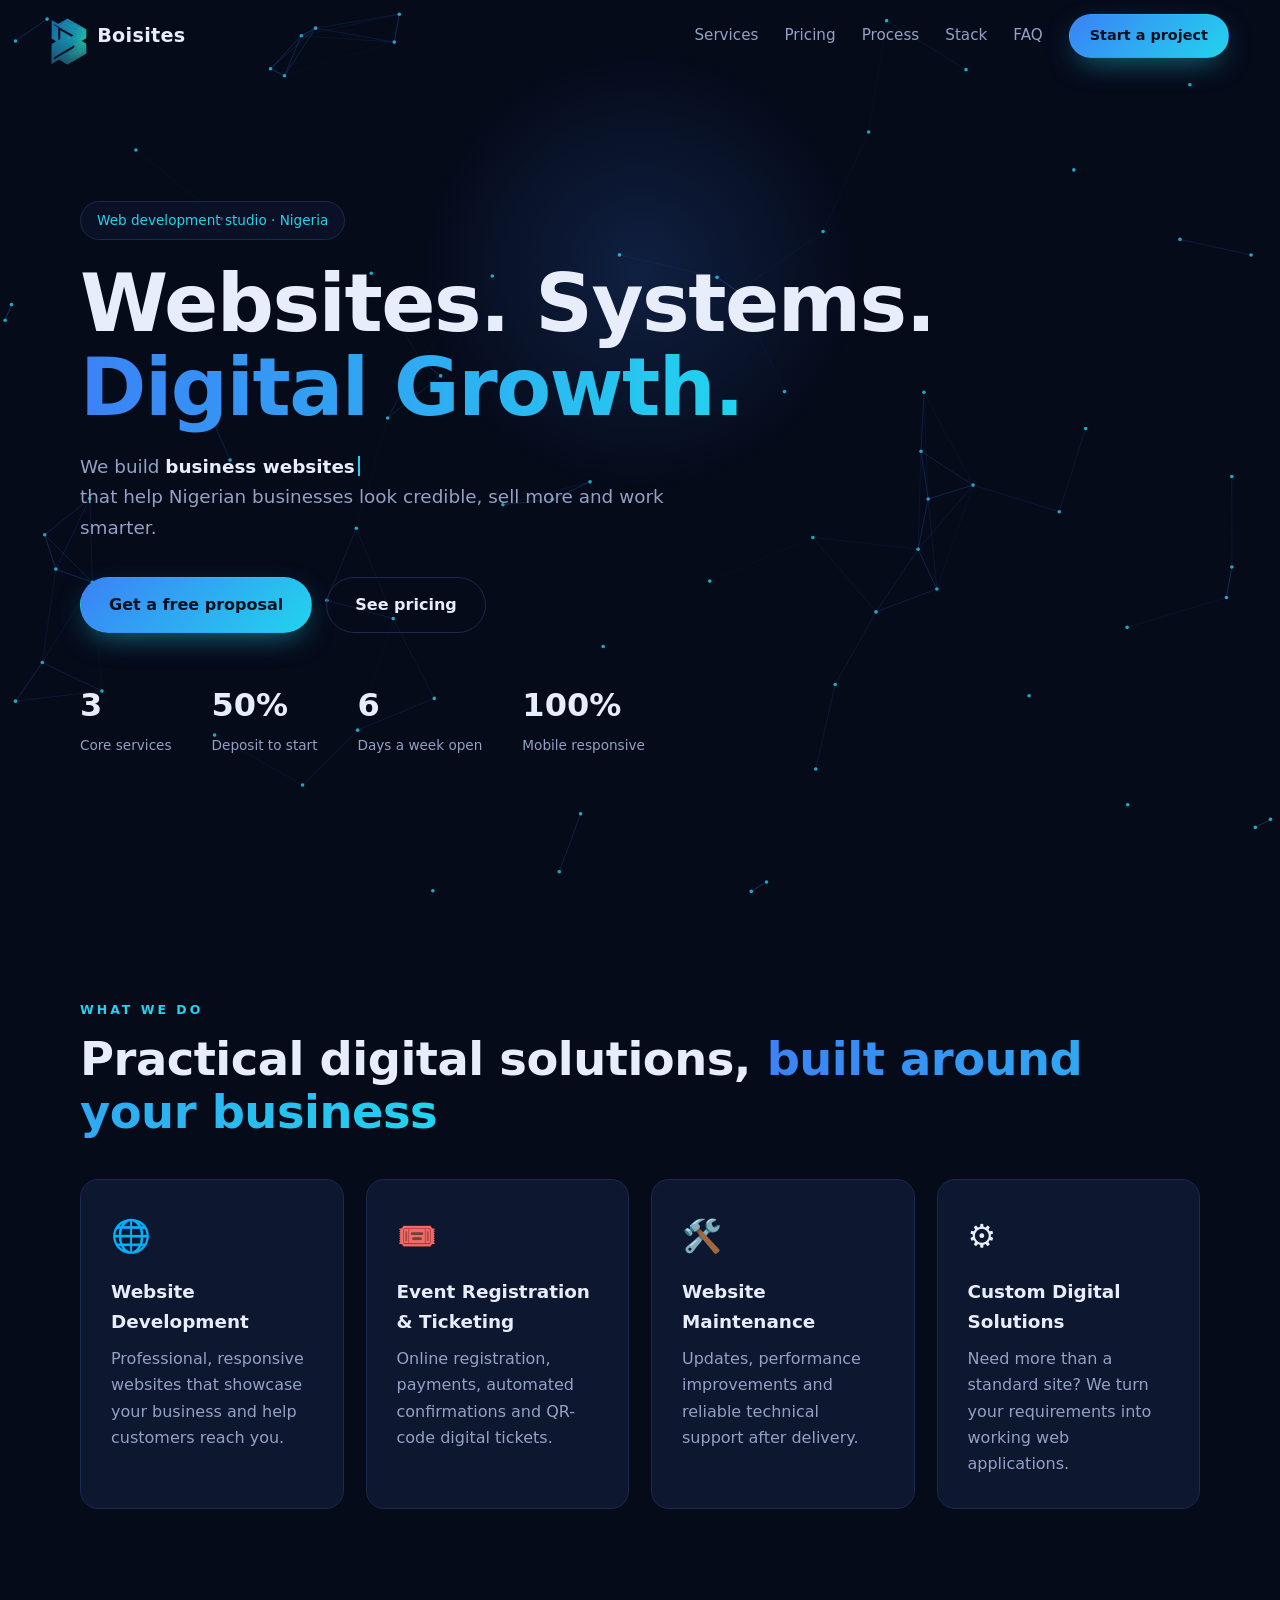
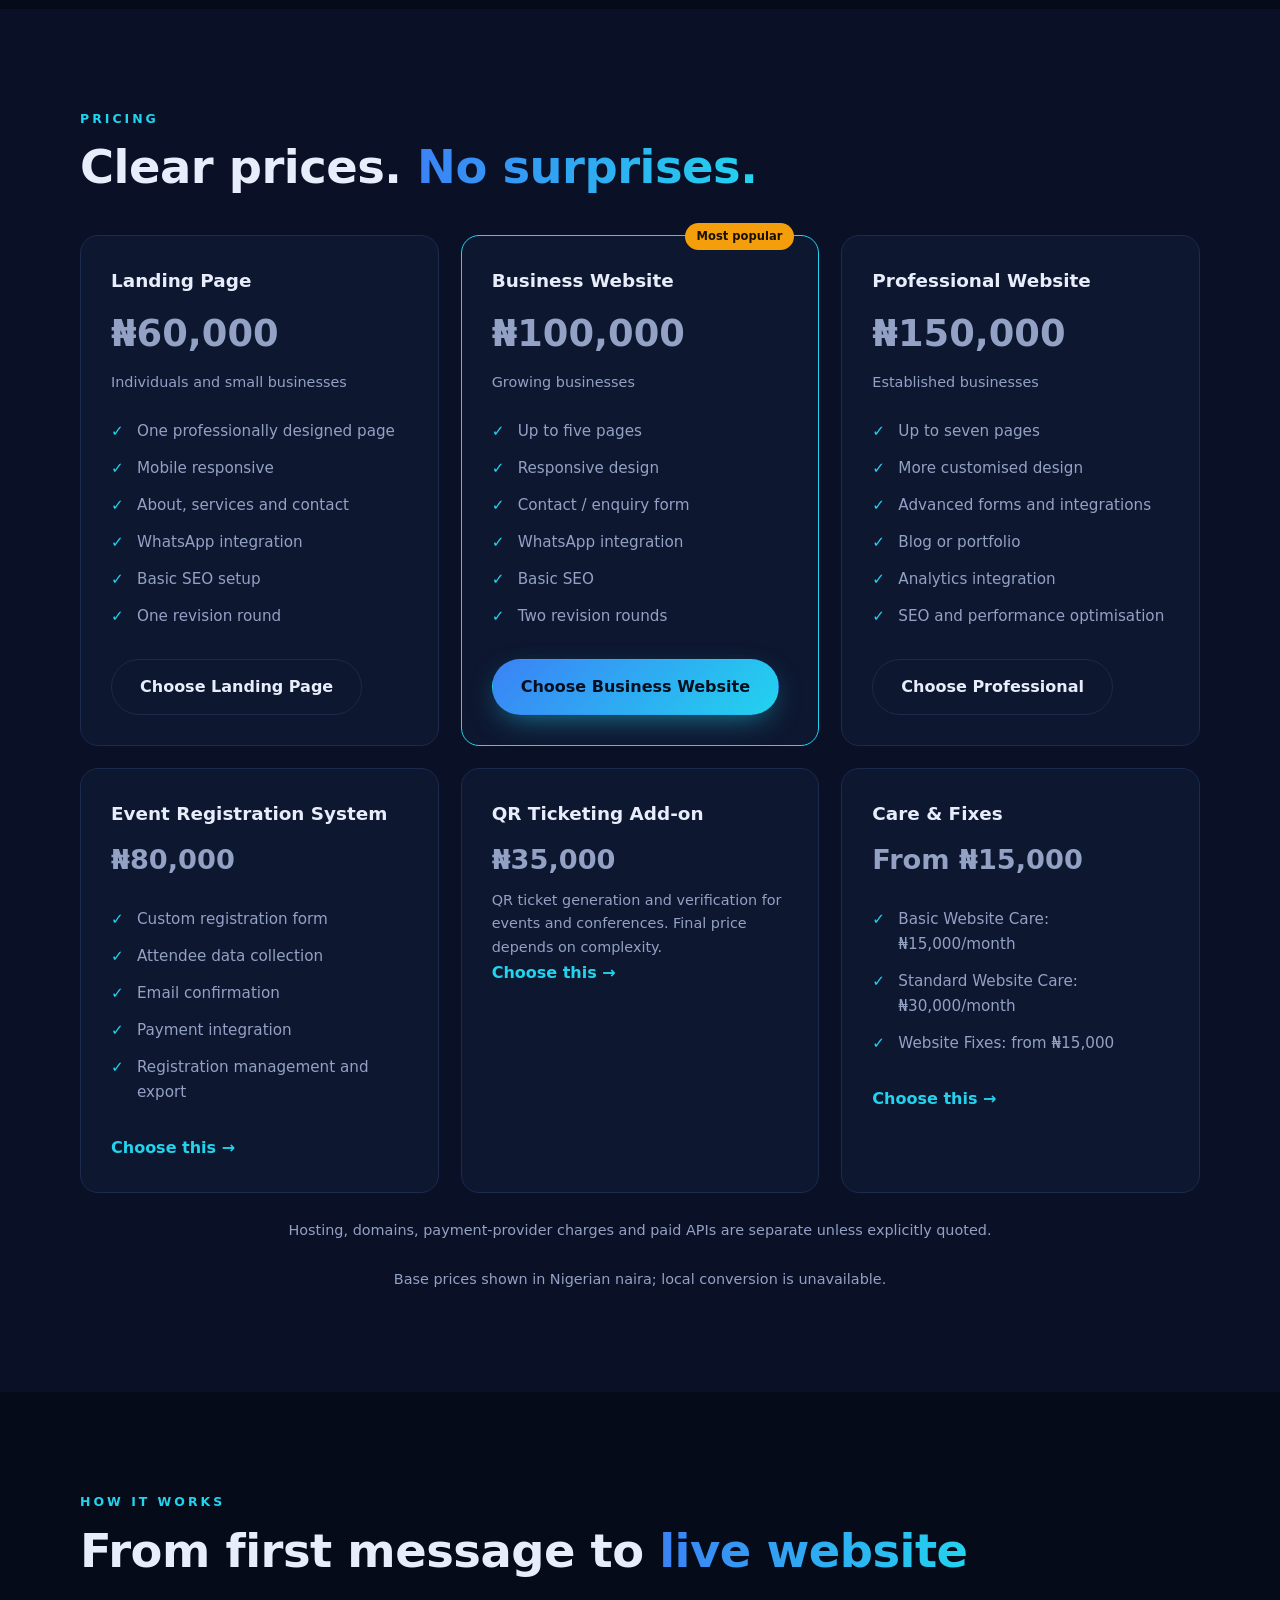
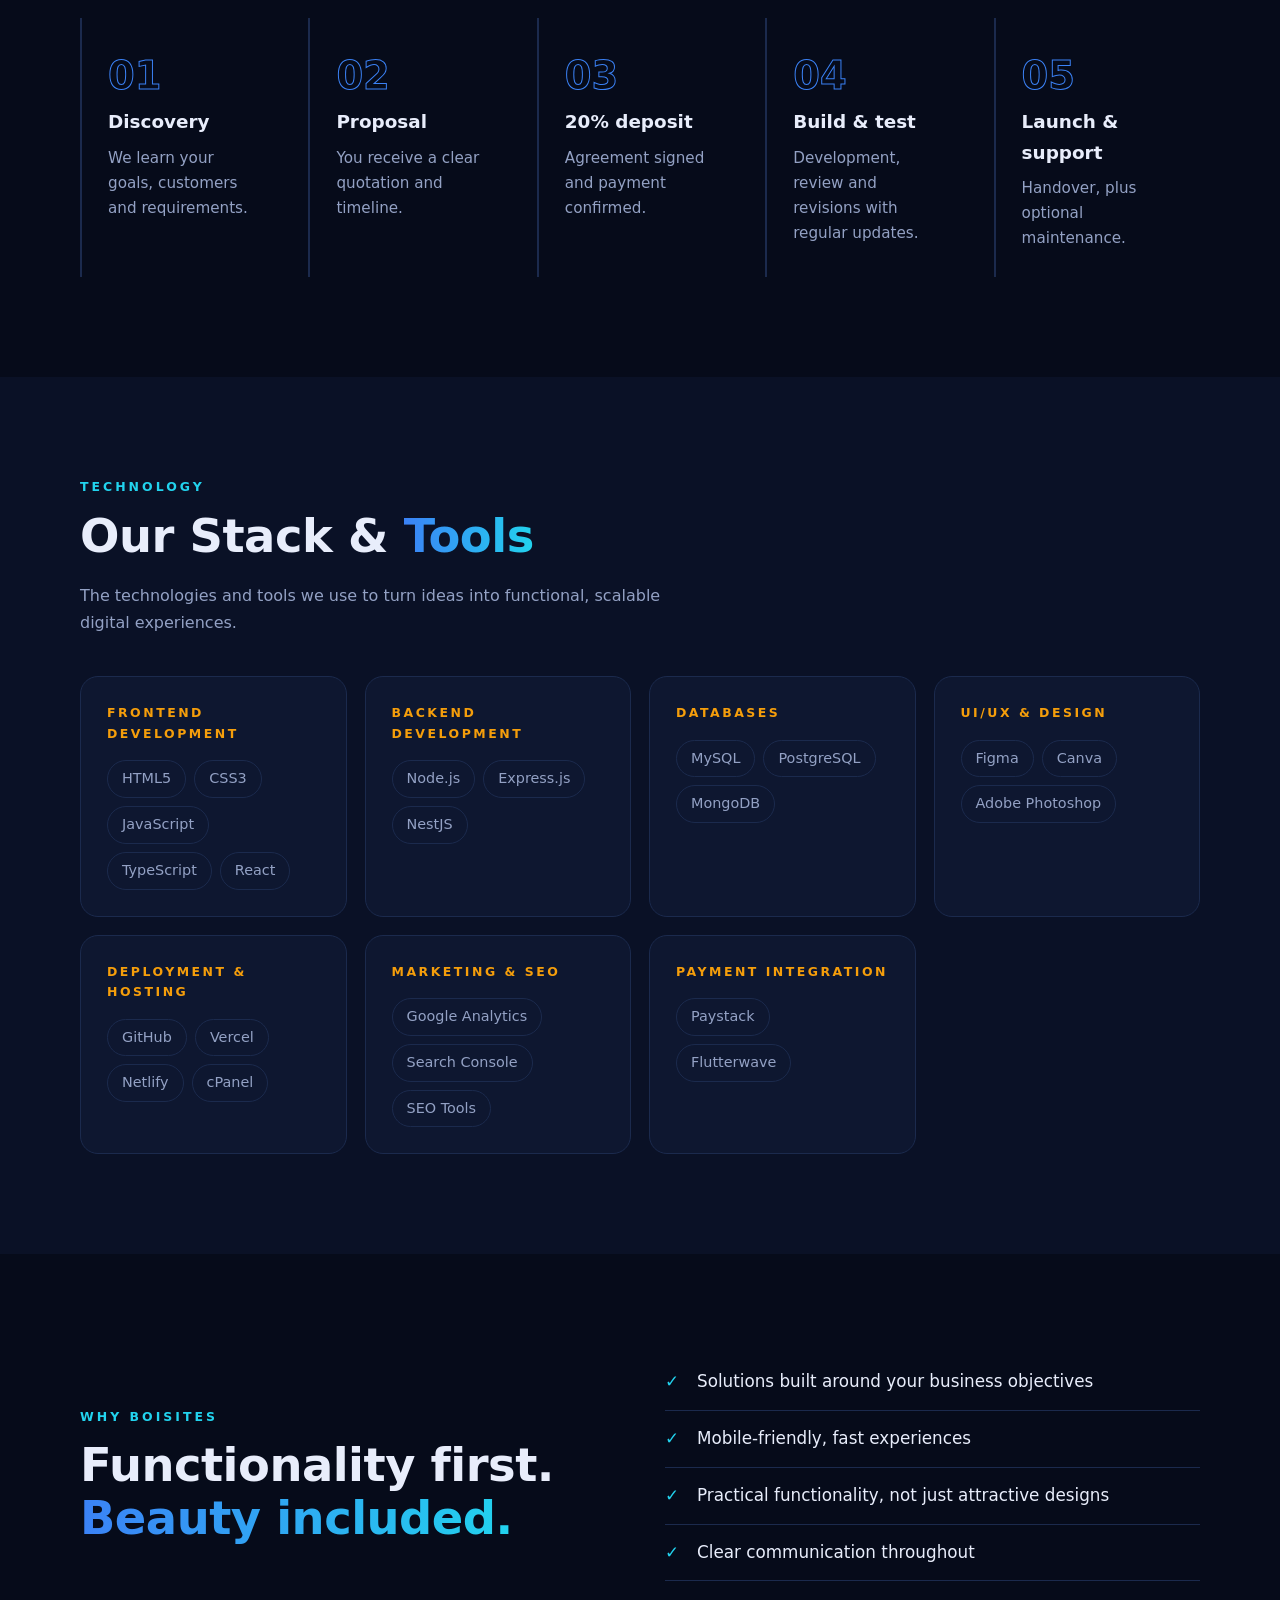
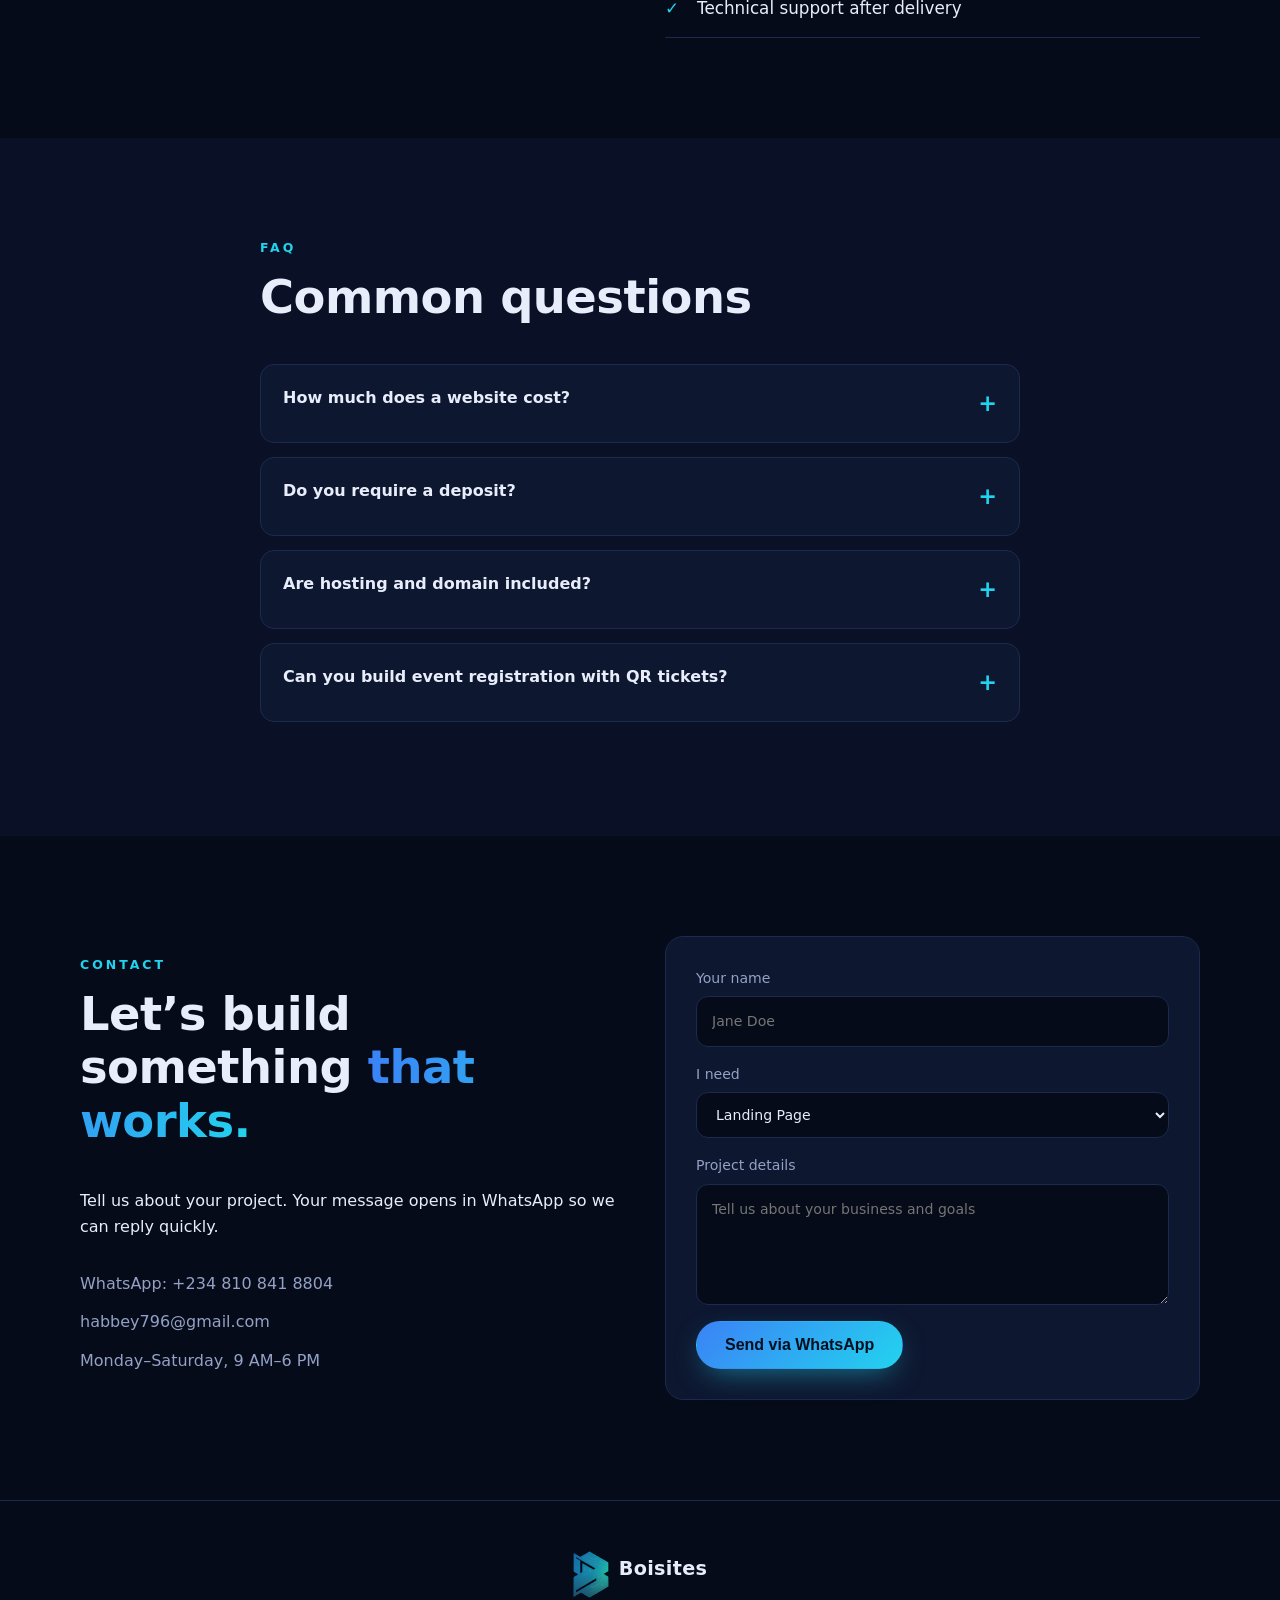
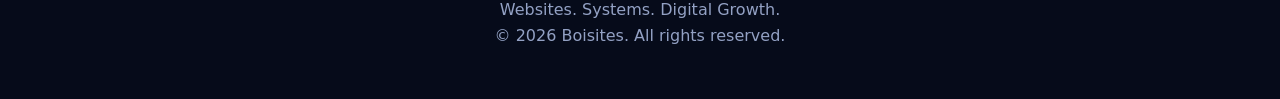
==== commit cafa032f: "Update website links, pricing details, and enhance localization for currency conversion - Changed ca" ====
--- a/index.html
+++ b/index.html
@@ -11,7 +11,7 @@
   <meta name="robots" content="index, follow, max-image-preview:large, max-snippet:-1">
   <meta name="theme-color" content="#060b1a">
   <meta name="geo.region" content="NG-OY">
-  <link rel="canonical" href="https://USERNAME.github.io/boisites/">
+  <link rel="canonical" href="https://boisites.wuaze.com/">
   <link rel="icon" href="favicon.svg" type="image/svg+xml">
   <link rel="manifest" href="site.webmanifest">
   <link rel="preload" href="css/style.css" as="style">
@@ -21,7 +21,7 @@
   <meta property="og:title" content="Boisites | Websites. Systems. Digital Growth.">
   <meta property="og:description"
     content="Professional websites, event registration and QR ticketing for Nigerian businesses.">
-  <meta property="og:url" content="https://USERNAME.github.io/boisites/">
+  <meta property="og:url" content="https://boisites.wuaze.com/">
   <meta name="twitter:card" content="summary">
   <meta name="twitter:title" content="Boisites | Websites. Systems. Digital Growth.">
   <meta name="twitter:description"
@@ -29,16 +29,16 @@
   <link rel="stylesheet" href="css/style.css">
   <script type="application/ld+json">
 {"@context":"https://schema.org","@graph":[
-{"@type":"ProfessionalService","@id":"https://USERNAME.github.io/boisites/#org","name":"Boisites","slogan":"Websites. Systems. Digital Growth.","url":"https://USERNAME.github.io/boisites/","image":"https://USERNAME.github.io/boisites/favicon.svg","email":"habbey796@gmail.com","telephone":"+2348108418804","priceRange":"₦15,000 - ₦150,000","areaServed":{"@type":"Country","name":"Nigeria"},"address":{"@type":"PostalAddress","addressLocality":"Ibadan","addressRegion":"Oyo State","addressCountry":"NG"},"openingHoursSpecification":{"@type":"OpeningHoursSpecification","dayOfWeek":["Monday","Tuesday","Wednesday","Thursday","Friday","Saturday"],"opens":"09:00","closes":"18:00"},"description":"Web development, event registration, QR ticketing and website maintenance for Nigerian businesses.","hasOfferCatalog":{"@type":"OfferCatalog","name":"Boisites services","itemListElement":[
+{"@type":"ProfessionalService","@id":"https://boisites.wuaze.com/#org","name":"Boisites","slogan":"Websites. Systems. Digital Growth.","knowsAbout":["HTML5","CSS3","JavaScript","TypeScript","React","Node.js","Express.js","NestJS","MySQL","PostgreSQL","MongoDB","WordPress","Shopify","Figma","Paystack","Flutterwave","Search engine optimisation"],"url":"https://boisites.wuaze.com/","image":"https://boisites.wuaze.com/favicon.svg","email":"habbey796@gmail.com","telephone":"+2348108418804","priceRange":"₦15,000 - ₦150,000","areaServed":{"@type":"Country","name":"Nigeria"},"address":{"@type":"PostalAddress","addressLocality":"Ibadan","addressRegion":"Oyo State","addressCountry":"NG"},"openingHoursSpecification":{"@type":"OpeningHoursSpecification","dayOfWeek":["Monday","Tuesday","Wednesday","Thursday","Friday","Saturday"],"opens":"09:00","closes":"18:00"},"description":"Web development, event registration, QR ticketing and website maintenance for Nigerian businesses.","hasOfferCatalog":{"@type":"OfferCatalog","name":"Boisites services","itemListElement":[
 {"@type":"Offer","name":"Landing Page","price":"60000","priceCurrency":"NGN"},
 {"@type":"Offer","name":"Business Website","price":"100000","priceCurrency":"NGN"},
 {"@type":"Offer","name":"Professional Website","price":"150000","priceCurrency":"NGN"},
 {"@type":"Offer","name":"Event Registration System","price":"80000","priceCurrency":"NGN"},
 {"@type":"Offer","name":"QR Ticketing Add-on","price":"35000","priceCurrency":"NGN"}]}},
-{"@type":"WebSite","@id":"https://USERNAME.github.io/boisites/#site","url":"https://USERNAME.github.io/boisites/","name":"Boisites","inLanguage":"en-NG","publisher":{"@id":"https://USERNAME.github.io/boisites/#org"}},
+{"@type":"WebSite","@id":"https://boisites.wuaze.com/#site","url":"https://boisites.wuaze.com/","name":"Boisites","inLanguage":"en-NG","publisher":{"@id":"https://boisites.wuaze.com/#org"}},
 {"@type":"FAQPage","mainEntity":[
 {"@type":"Question","name":"How much does a website cost in Nigeria with Boisites?","acceptedAnswer":{"@type":"Answer","text":"Landing pages start at ₦60,000, business websites at ₦100,000 and professional websites at ₦150,000."}},
-{"@type":"Question","name":"Do you require a deposit?","acceptedAnswer":{"@type":"Answer","text":"Yes. Work starts after a 50% deposit and a signed agreement."}},
+{"@type":"Question","name":"Do you require a deposit?","acceptedAnswer":{"@type":"Answer","text":"Yes. Work starts after a 20% deposit and a signed agreement."}},
 {"@type":"Question","name":"Are hosting and domain included?","acceptedAnswer":{"@type":"Answer","text":"No. Hosting, domains, payment-provider charges and paid APIs are separate unless explicitly quoted."}},
 {"@type":"Question","name":"Can you build event registration with QR tickets?","acceptedAnswer":{"@type":"Answer","text":"Yes. Event registration is ₦80,000 and QR ticket generation and verification can be added for ₦35,000."}}]}]}
 </script>
@@ -49,10 +49,10 @@
   <div class="progress" aria-hidden="true"></div>
   <div class="glow" aria-hidden="true"></div>
   <header class="nav" id="nav">
-    <a class="brand" href="#top" aria-label="Boisites home"><span class="logo">B</span>Boisites</a>
+    <a class="brand" href="#top" aria-label="Boisites home"><span class="logo"><img src="favicon.svg" alt=""></span>Boisites</a>
     <nav id="menu" aria-label="Primary">
       <a href="#services">Services</a><a href="#pricing">Pricing</a><a href="#process">Process</a><a
-        href="#work">Work</a><a href="#faq">FAQ</a>
+        href="#stack">Stack</a><a href="#faq">FAQ</a>
       <a class="btn btn-sm" href="#contact">Start a project</a>
     </nav>
   </header>
@@ -85,7 +85,7 @@
         <div class="grid g4">
           <article class="card tilt reveal"><i>🌐</i>
             <h3>Website Development</h3>
-            <p>Professional, responsive, SEO optimized websites, that showcase your business and help customers reach you.</p>
+            <p>Professional, responsive websites that showcase your business and help customers reach you.</p>
           </article>
           <article class="card tilt reveal"><i>🎟️</i>
             <h3>Event Registration &amp; Ticketing</h3>
@@ -110,7 +110,7 @@
         <div class="grid g3">
           <article class="card price tilt reveal">
             <h3>Landing Page</h3>
-            <p class="amt">₦60,000</p>
+            <p class="amt" data-base-ngn="60000">₦60,000</p>
             <p class="mut">Individuals and small businesses</p>
             <ul>
               <li>One professionally designed page</li>
@@ -124,7 +124,7 @@
           </article>
           <article class="card price pop tilt reveal"><span class="tag">Most popular</span>
             <h3>Business Website</h3>
-            <p class="amt">₦100,000</p>
+            <p class="amt" data-base-ngn="100000">₦100,000</p>
             <p class="mut">Growing businesses</p>
             <ul>
               <li>Up to five pages</li>
@@ -138,7 +138,7 @@
           </article>
           <article class="card price tilt reveal">
             <h3>Professional Website</h3>
-            <p class="amt">₦150,000</p>
+            <p class="amt" data-base-ngn="150000">₦150,000</p>
             <p class="mut">Established businesses</p>
             <ul>
               <li>Up to seven pages</li>
@@ -154,7 +154,7 @@
         <div class="grid g3 sub">
           <article class="card tilt reveal">
             <h3>Event Registration System</h3>
-            <p class="amt sm">₦80,000</p>
+            <p class="amt sm" data-base-ngn="80000">₦80,000</p>
             <ul>
               <li>Custom registration form</li>
               <li>Attendee data collection</li>
@@ -166,24 +166,25 @@
           </article>
           <article class="card tilt reveal">
             <h3>QR Ticketing Add-on</h3>
-            <p class="amt sm">₦35,000</p>
+            <p class="amt sm" data-base-ngn="35000">₦35,000</p>
             <p class="mut">QR ticket generation and verification for events and conferences. Final price depends on
               complexity.</p>
             <a class="link" href="#contact" data-pick="QR Ticketing Add-on">Choose this →</a>
           </article>
           <article class="card tilt reveal">
             <h3>Care &amp; Fixes</h3>
-            <p class="amt sm">From ₦15,000</p>
-            <ul>
-              <li>Basic Website Care: ₦15,000/month</li>
-              <li>Standard Website Care: ₦30,000/month</li>
-              <li>Website Fixes: from ₦15,000</li>
+            <p class="amt sm" data-base-ngn="15000" data-prefix="From ">From ₦15,000</p>
+            <ul>
+              <li>Basic Website Care: <span data-base-ngn="15000">₦15,000</span>/month</li>
+              <li>Standard Website Care: <span data-base-ngn="30000">₦30,000</span>/month</li>
+              <li>Website Fixes: from <span data-base-ngn="15000">₦15,000</span></li>
             </ul>
             <a class="link" href="#contact" data-pick="Website Care">Choose this →</a>
           </article>
         </div>
         <p class="note reveal">Hosting, domains, payment-provider charges and paid APIs are separate unless explicitly
           quoted.</p>
+        <p class="note reveal" id="localized-pricing-note" aria-live="polite"></p>
       </div>
     </section>
 
@@ -201,7 +202,7 @@
             <p>You receive a clear quotation and timeline.</p>
           </li>
           <li class="reveal"><b>03</b>
-            <h3>50% deposit</h3>
+            <h3>20% deposit</h3>
             <p>Agreement signed and payment confirmed.</p>
           </li>
           <li class="reveal"><b>04</b>
@@ -216,28 +217,79 @@
       </div>
     </section>
 
-    <section class="sec alt" id="work">
+    <section class="sec alt" id="stack">
       <div class="wrap">
-        <p class="eyebrow reveal">Selected work</p>
-        <h2 class="reveal">Previous project <span class="grad">experience</span></h2>
-        <div class="grid g3">
-          <article class="card tilt reveal"><span class="tag">Events</span>
-            <h3>De Ultimate Steppers</h3>
-            <p>Event registration and ticketing for a University of Ibadan dance group, with online registration,
-              payments and tickets.</p>
-          </article>
-          <article class="card tilt reveal"><span class="tag">Java · NLP</span>
-            <h3>Yoruba Language Processor</h3>
-            <p>A self-contained natural language processing system in Java covering tagging, lemmatization and an
-              annotated corpus.</p>
-          </article>
-          <article class="card tilt reveal"><span class="tag">Interface</span>
-            <h3>RideUI</h3>
-            <p>A ride-focused user interface project showing clean, practical front-end design.</p>
-          </article>
-        </div>
-        <p class="note reveal">These are personal and prior projects, shown as experience rather than Boisites client
-          engagements. More available on request.</p>
+        <p class="eyebrow reveal">Technology</p>
+        <h2 class="reveal">Our Stack &amp; <span class="grad">Tools</span></h2>
+        <p class="intro reveal">The technologies and tools we use to turn ideas into functional, scalable digital
+          experiences.</p>
+        <div class="stack">
+          <article class="reveal">
+            <h3>Frontend Development</h3>
+            <ul>
+              <li>HTML5</li>
+              <li>CSS3</li>
+              <li>JavaScript</li>
+              <li>TypeScript</li>
+              <li>React</li>
+            </ul>
+          </article>
+          <article class="reveal">
+            <h3>Backend Development</h3>
+            <ul>
+              <li>Node.js</li>
+              <li>Express.js</li>
+              <li>NestJS</li>
+            </ul>
+          </article>
+          <article class="reveal">
+            <h3>Databases</h3>
+            <ul>
+              <li>MySQL</li>
+              <li>PostgreSQL</li>
+              <li>MongoDB</li>
+            </ul>
+          </article>
+          <!-- <article class="reveal">
+            <h3>CMS &amp; Platforms</h3>
+            <ul>
+              <li>WordPress</li>
+              <li>Shopify</li>
+            </ul>
+          </article> -->
+          <article class="reveal">
+            <h3>UI/UX &amp; Design</h3>
+            <ul>
+              <li>Figma</li>
+              <li>Canva</li>
+              <li>Adobe Photoshop</li>
+            </ul>
+          </article>
+          <article class="reveal">
+            <h3>Deployment &amp; Hosting</h3>
+            <ul>
+              <li>GitHub</li>
+              <li>Vercel</li>
+              <li>Netlify</li>
+              <li>cPanel</li>
+            </ul>
+          </article>
+          <article class="reveal">
+            <h3>Marketing &amp; SEO</h3>
+            <ul>
+              <li>Google Analytics</li>
+              <li>Search Console</li>
+              <li>SEO Tools</li>
+            </ul>
+          </article>
+          <article class="reveal">
+            <h3>Payment Integration</h3>
+            <ul>
+              <li>Paystack</li>
+              <li>Flutterwave</li>
+            </ul>
+          </article>
+        </div>
       </div>
     </section>
 
@@ -267,7 +319,7 @@
         </details>
         <details class="reveal">
           <summary>Do you require a deposit?</summary>
-          <p>Yes. Work starts after a 50% deposit and a signed agreement.</p>
+          <p>Yes. Work starts after a 20% deposit and a signed agreement.</p>
         </details>
         <details class="reveal">
           <summary>Are hosting and domain included?</summary>
@@ -313,7 +365,7 @@
   </main>
   <footer class="foot">
     <div class="wrap">
-      <a class="brand" href="#top"><span class="logo">B</span>Boisites</a>
+      <a class="brand" href="#top"><span class="logo"><img src="favicon.svg" alt=""></span>Boisites</a>
       <p>Websites. Systems. Digital Growth.</p>
       <p>© <span id="yr">2026</span> Boisites. All rights reserved.</p>
     </div>
--- a/css/style.css
+++ b/css/style.css
@@ -127,7 +127,7 @@
     width: 36px;
     height: 36px;
     border-radius: 10px;
-    background: linear-gradient(135deg, var(--a), var(--b));
+    /* background: linear-gradient(135deg, var(--a), var(--b)); */
     color: #04101f;
     font-weight: 900
 }
@@ -460,6 +460,59 @@
     font-size: .95rem
 }
 
+.intro {
+    color: var(--mut);
+    max-width: 620px;
+    margin: -20px 0 40px
+}
+
+.stack {
+    display: grid;
+    grid-template-columns: repeat(auto-fit, minmax(250px, 1fr));
+    gap: 18px
+}
+
+.stack article {
+    background: var(--card);
+    border: 1px solid var(--line);
+    border-radius: var(--r);
+    padding: 26px;
+    transition: border-color .3s, transform .3s
+}
+
+.stack article:hover {
+    border-color: var(--c);
+    transform: translateY(-4px)
+}
+
+.stack h3 {
+    color: var(--c);
+    font-size: .78rem;
+    letter-spacing: 2.5px;
+    text-transform: uppercase;
+    margin-bottom: 16px
+}
+
+.stack ul {
+    display: flex;
+    flex-wrap: wrap;
+    gap: 8px
+}
+
+.stack li {
+    padding: 6px 14px;
+    border: 1px solid var(--line);
+    border-radius: 999px;
+    color: var(--mut);
+    font-size: .9rem;
+    transition: color .2s, border-color .2s
+}
+
+.stack li:hover {
+    color: var(--tx);
+    border-color: var(--c)
+}
+
 .two {
     display: grid;
     grid-template-columns: 1fr 1fr;
--- a/css/style.css
+++ b/css/style.css
@@ -127,7 +127,7 @@
     width: 36px;
     height: 36px;
     border-radius: 10px;
-    background: linear-gradient(135deg, var(--a), var(--b));
+    /* background: linear-gradient(135deg, var(--a), var(--b)); */
     color: #04101f;
     font-weight: 900
 }
@@ -460,6 +460,59 @@
     font-size: .95rem
 }
 
+.intro {
+    color: var(--mut);
+    max-width: 620px;
+    margin: -20px 0 40px
+}
+
+.stack {
+    display: grid;
+    grid-template-columns: repeat(auto-fit, minmax(250px, 1fr));
+    gap: 18px
+}
+
+.stack article {
+    background: var(--card);
+    border: 1px solid var(--line);
+    border-radius: var(--r);
+    padding: 26px;
+    transition: border-color .3s, transform .3s
+}
+
+.stack article:hover {
+    border-color: var(--c);
+    transform: translateY(-4px)
+}
+
+.stack h3 {
+    color: var(--c);
+    font-size: .78rem;
+    letter-spacing: 2.5px;
+    text-transform: uppercase;
+    margin-bottom: 16px
+}
+
+.stack ul {
+    display: flex;
+    flex-wrap: wrap;
+    gap: 8px
+}
+
+.stack li {
+    padding: 6px 14px;
+    border: 1px solid var(--line);
+    border-radius: 999px;
+    color: var(--mut);
+    font-size: .9rem;
+    transition: color .2s, border-color .2s
+}
+
+.stack li:hover {
+    color: var(--tx);
+    border-color: var(--c)
+}
+
 .two {
     display: grid;
     grid-template-columns: 1fr 1fr;
